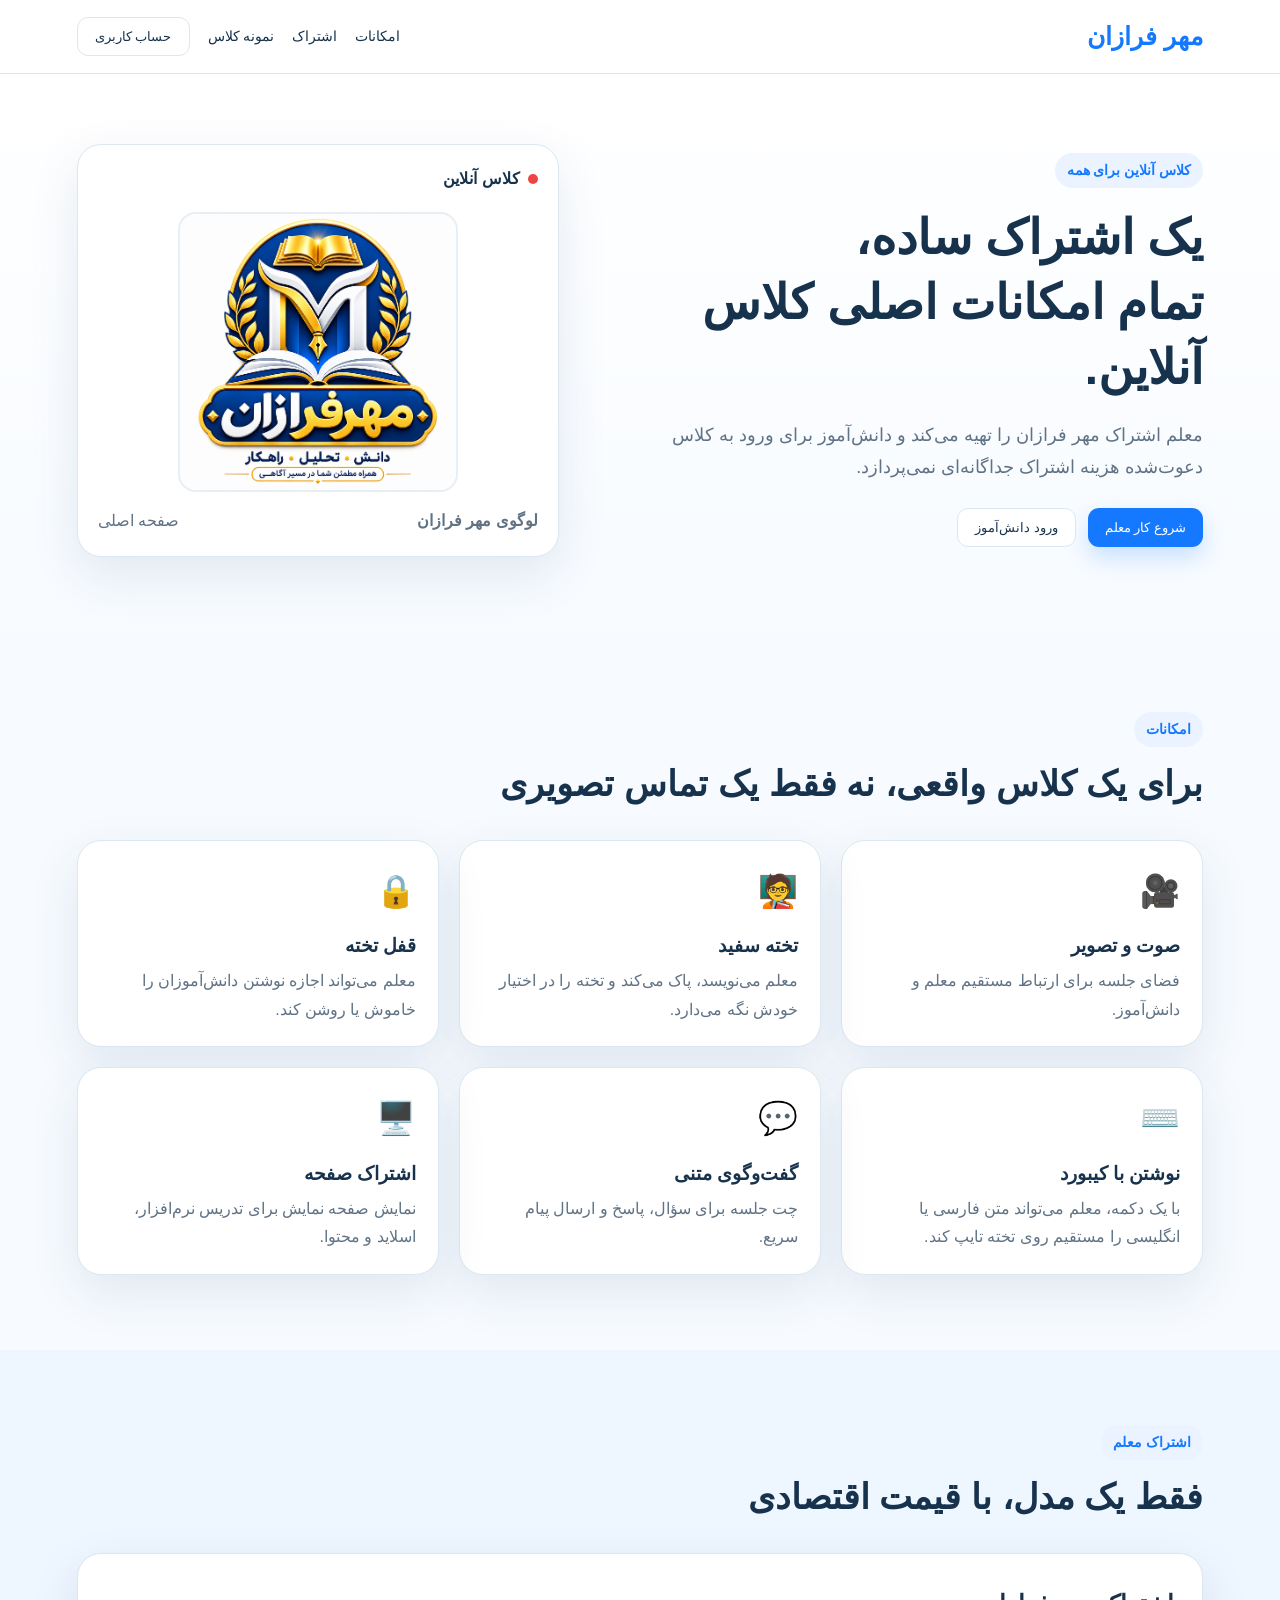
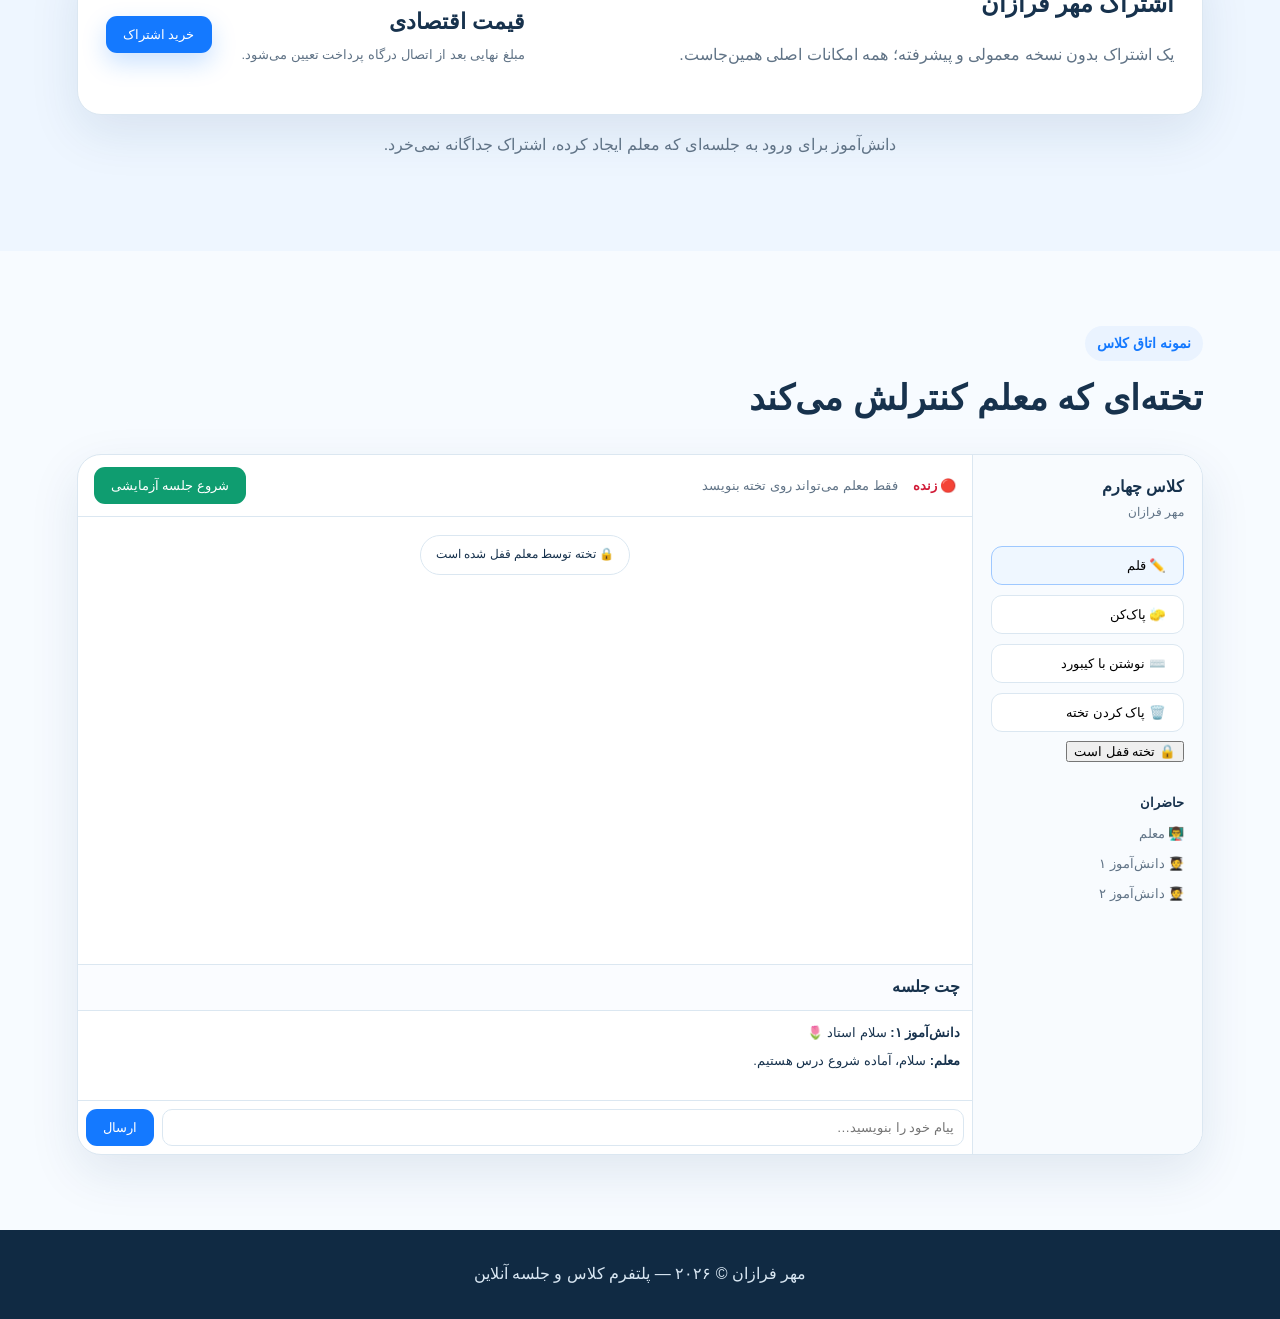
==== index.html @ fe867c3a "افزودن favicon مهر فرازان مشابه Araz Game" ====
<!doctype html>
<html lang="fa" dir="rtl">
<head>
  <meta charset="utf-8">
  <meta name="viewport" content="width=device-width, initial-scale=1">
  <title>مهر فرازان | کلاس و جلسه آنلاین</title>
  <meta name="description" content="مهر فرازان؛ یک پلتفرم ساده و اقتصادی برای کلاس و جلسه آنلاین معلمان.">
  <link rel="icon" type="image/png" href="images/mehr-farazan.png">
  <link rel="stylesheet" href="style.css">
</head>
<body>
  <header class="topbar">
    <a class="brand" href="#home">مهر فرازان</a>
    <nav>
      <a href="#features">امکانات</a>
      <a href="#pricing">اشتراک</a>
      <a href="#room">نمونه کلاس</a>
      <button id="profileBtn" class="outline">حساب کاربری</button>
    </nav>
  </header>
  <main>
    <section id="home" class="hero"><div class="hero-copy"><span class="eyebrow">کلاس آنلاین برای همه</span><h1>یک اشتراک ساده،<br>تمام امکانات اصلی کلاس آنلاین.</h1><p>معلم اشتراک مهر فرازان را تهیه می‌کند و دانش‌آموز برای ورود به کلاس دعوت‌شده هزینه اشتراک جداگانه‌ای نمی‌پردازد.</p><div class="hero-actions"><button id="startBtn" class="primary">شروع کار معلم</button><button id="studentBtn" class="secondary">ورود دانش‌آموز</button></div></div><div class="hero-card"><div class="live-dot"><span></span> کلاس آنلاین</div><div class="logo-square"><img src="images/mehr-farazan.png" alt="لوگوی مهر فرازان"></div><div class="hero-status"><b>لوگوی مهر فرازان</b><span>صفحه اصلی</span></div></div></section>
    <section id="features" class="section"><div class="section-heading"><span class="eyebrow">امکانات</span><h2>برای یک کلاس واقعی، نه فقط یک تماس تصویری</h2></div><div class="feature-grid"><article class="feature"><div class="icon">🎥</div><h3>صوت و تصویر</h3><p>فضای جلسه برای ارتباط مستقیم معلم و دانش‌آموز.</p></article><article class="feature"><div class="icon">🧑‍🏫</div><h3>تخته سفید</h3><p>معلم می‌نویسد، پاک می‌کند و تخته را در اختیار خودش نگه می‌دارد.</p></article><article class="feature"><div class="icon">🔒</div><h3>قفل تخته</h3><p>معلم می‌تواند اجازه نوشتن دانش‌آموزان را خاموش یا روشن کند.</p></article><article class="feature"><div class="icon">⌨️</div><h3>نوشتن با کیبورد</h3><p>با یک دکمه، معلم می‌تواند متن فارسی یا انگلیسی را مستقیم روی تخته تایپ کند.</p></article><article class="feature"><div class="icon">💬</div><h3>گفت‌وگوی متنی</h3><p>چت جلسه برای سؤال، پاسخ و ارسال پیام سریع.</p></article><article class="feature"><div class="icon">🖥️</div><h3>اشتراک صفحه</h3><p>نمایش صفحه نمایش برای تدریس نرم‌افزار، اسلاید و محتوا.</p></article></div></section>
    <section id="pricing" class="section pricing-section"><div class="section-heading"><span class="eyebrow">اشتراک معلم</span><h2>فقط یک مدل، با قیمت اقتصادی</h2></div><div class="price-card"><div><h3>اشتراک مهر فرازان</h3><p>یک اشتراک بدون نسخه معمولی و پیشرفته؛ همه امکانات اصلی همین‌جاست.</p></div><div class="price"><strong>قیمت اقتصادی</strong><span>مبلغ نهایی بعد از اتصال درگاه پرداخت تعیین می‌شود.</span></div><button id="buyBtn" class="primary">خرید اشتراک</button></div><p class="pricing-note">دانش‌آموز برای ورود به جلسه‌ای که معلم ایجاد کرده، اشتراک جداگانه نمی‌خرد.</p></section>
    <section id="room" class="section room-section"><div class="section-heading"><span class="eyebrow">نمونه اتاق کلاس</span><h2>تخته‌ای که معلم کنترلش می‌کند</h2></div><div class="room"><aside class="room-sidebar"><div class="room-title"><b>کلاس چهارم</b><span>مهر فرازان</span></div><button class="tool active" data-tool="pen">✏️ قلم</button><button class="tool" data-tool="eraser">🧽 پاک‌کن</button><button id="keyboardTool" class="tool">⌨️ نوشتن با کیبورد</button><button id="clearBoard" class="tool">🗑️ پاک کردن تخته</button><button id="lockBoard" class="lock locked">🔒 تخته قفل است</button><div class="participants"><b>حاضران</b><span>👨‍🏫 معلم</span><span>🧑‍🎓 دانش‌آموز ۱</span><span>🧑‍🎓 دانش‌آموز ۲</span></div></aside><div class="room-main"><div class="roombar"><span>🔴 زنده</span><span id="boardState">فقط معلم می‌تواند روی تخته بنویسد</span><button id="demoCall">شروع جلسه آزمایشی</button></div><div class="canvas-wrap"><canvas id="board" aria-label="تخته سفید مهر فرازان"></canvas><div id="lockOverlay">🔒 تخته توسط معلم قفل شده است</div><input id="boardTextInput" class="board-text-input hidden" type="text" autocomplete="off" dir="rtl" placeholder="اینجا بنویسید و Enter بزنید..."></div><div class="chat"><div class="chat-head">چت جلسه</div><div class="messages" id="messages"><div><b>دانش‌آموز ۱:</b> سلام استاد 🌷</div><div><b>معلم:</b> سلام، آماده شروع درس هستیم.</div></div><div class="chat-send"><input id="chatInput" placeholder="پیام خود را بنویسید…"><button id="sendChat">ارسال</button></div></div></div></div></section>
  </main>
  <footer>مهر فرازان © ۲۰۲۶ — پلتفرم کلاس و جلسه آنلاین</footer>
  <div id="modal" class="modal hidden" role="dialog" aria-modal="true"><div class="modal-card"><button id="closeModal" class="close">×</button><h3 id="modalTitle">حساب کاربری</h3><p id="modalText">برای نسخه اولیه، این بخش به‌صورت نمایشی آماده شده است. احراز هویت واقعی و اتصال پرداخت در مرحله بک‌اند انجام می‌شود.</p><label>نام<input id="nameInput" value="آراز فرهنگی"></label><label>ایمیل<input id="emailInput" value="" type="email" placeholder="ایمیل خود را وارد کنید"></label><button id="saveProfile" class="primary">ذخیره حساب</button></div></div>
  <script src="app.js"></script>
</body>
</html>
---- style.css ----
:root{--bg:#f7fbff;--card:#fff;--ink:#17324d;--muted:#607386;--primary:#1479ff;--primary-dark:#0b5dcc;--line:#dbe7f1;--shadow:0 18px 50px rgba(19,63,103,.10)}*{box-sizing:border-box}html{scroll-behavior:smooth}body{margin:0;font-family:Tahoma,Arial,sans-serif;background:var(--bg);color:var(--ink);line-height:1.8}.topbar{position:sticky;top:0;z-index:10;display:flex;align-items:center;justify-content:space-between;padding:14px 6%;background:rgba(255,255,255,.94);backdrop-filter:blur(12px);border-bottom:1px solid var(--line)}.brand{font-size:25px;font-weight:900;color:var(--primary);text-decoration:none}.topbar nav{display:flex;align-items:center;gap:18px}.topbar nav a{text-decoration:none;color:var(--ink);font-size:14px}.topbar button{font-family:inherit}.hero{padding:70px 6% 80px;display:grid;grid-template-columns:1.1fr .9fr;gap:55px;align-items:center;background:linear-gradient(180deg,#fff 0,#f7fbff 100%)}.eyebrow{display:inline-block;color:var(--primary);font-weight:800;font-size:14px;background:#eaf3ff;padding:5px 12px;border-radius:999px}.hero h1{font-size:48px;line-height:1.35;margin:18px 0 12px}.hero p{font-size:18px;color:var(--muted);max-width:680px}.hero-actions{display:flex;gap:12px;margin-top:25px}.primary,.secondary,.outline,.tool,.roombar button,.chat-send button{font-family:inherit;border:0;border-radius:11px;padding:11px 17px;cursor:pointer}.primary{background:var(--primary);color:#fff;box-shadow:0 10px 25px rgba(20,121,255,.22)}.primary:hover{background:var(--primary-dark)}.secondary,.outline{background:#fff;color:var(--ink);border:1px solid var(--line)}.hero-card,.feature,.price-card,.room,.modal-card{background:var(--card);border:1px solid var(--line);box-shadow:var(--shadow);border-radius:24px}.hero-card{padding:20px}.live-dot{display:flex;gap:8px;align-items:center;font-weight:800}.live-dot span{width:10px;height:10px;border-radius:50%;background:#ef4444}.logo-square{width:min(100%,280px);aspect-ratio:1/1;height:auto;min-height:0;margin:18px auto 0;border-radius:18px;background:#fff;border:2px solid #e7eef5;overflow:hidden;display:flex;align-items:center;justify-content:center;padding:0}.logo-square img{display:block;width:100%;height:100%;object-fit:contain}.logo-fallback{display:none;color:var(--primary);font-size:25px;font-weight:900}.mini-board{display:none}.math{font-size:38px;font-weight:900;text-align:center;margin-top:30px}.board-line{height:3px;background:#d9e8f3;margin:25px auto;width:70%}.board-scribble{text-align:center;font-size:56px;font-weight:900;color:var(--primary);transform:rotate(-5deg)}.hero-status{display:flex;justify-content:space-between;gap:15px;margin-top:15px;color:var(--muted)}.section{padding:75px 6%}.section-heading{max-width:720px;margin-bottom:30px}.section-heading h2{font-size:35px;line-height:1.45;margin:12px 0}.feature-grid{display:grid;grid-template-columns:repeat(3,1fr);gap:20px}.feature{padding:22px}.icon{font-size:32px}.feature h3{margin:9px 0 4px}.feature p{margin:0;color:var(--muted)}.pricing-section{background:#eef6ff}.price-card{display:grid;grid-template-columns:1fr auto auto;align-items:center;gap:30px;padding:28px}.price-card h3{margin:0 0 4px;font-size:24px}.price-card p,.pricing-note{color:var(--muted)}.price{display:flex;flex-direction:column;gap:2px;min-width:260px}.price strong{font-size:22px}.price span{font-size:13px;color:var(--muted)}.pricing-note{text-align:center;margin-top:16px}.room{display:grid;grid-template-columns:230px 1fr;overflow:hidden;min-height:620px}.room-sidebar{padding:18px;background:#f8fbfe;border-left:1px solid var(--line)}.room-title{display:flex;flex-direction:column;margin-bottom:18px}.room-title span{font-size:12px;color:var(--muted)}.tool{width:100%;text-align:right;background:#fff;border:1px solid var(--line);margin:5px 0}.tool.active{border-color:#9ec8ff;background:#eff7ff}.tool.locked{background:#e9f3ff;color:#0b5dcc;font-weight:800}.tool:disabled{opacity:.55;cursor:not-allowed}.participants{margin-top:25px;display:flex;flex-direction:column;gap:7px;color:var(--muted);font-size:13px}.participants b{color:var(--ink)}.room-main{display:grid;grid-template-rows:auto 1fr 190px;min-width:0}.roombar{display:flex;align-items:center;gap:15px;padding:12px 16px;border-bottom:1px solid var(--line);font-size:13px}.roombar span:first-child{font-weight:800;color:#d11b37}.roombar span:nth-child(2){color:var(--muted);flex:1}.roombar button{background:#0f9d70;color:#fff}.canvas-wrap{position:relative;background:#fff;min-height:380px;touch-action:none;overflow:hidden}.canvas-wrap canvas{width:100%;height:100%;display:block;touch-action:none;cursor:crosshair}.canvas-wrap canvas:active{cursor:crosshair}#lockOverlay{position:absolute;left:50%;top:18px;transform:translateX(-50%);background:rgba(255,255,255,.94);padding:8px 15px;border-radius:999px;border:1px solid var(--line);font-size:12px;z-index:2;pointer-events:none}.board-text-input{position:absolute;z-index:5;width:290px;min-height:46px;padding:10px 13px;border:2px solid var(--primary);border-radius:12px;background:#fff;color:#17324d;font-family:Tahoma,Arial,sans-serif;font-size:18px;font-weight:700;outline:none;box-shadow:0 8px 25px rgba(19,63,103,.18)}.board-text-input:focus{box-shadow:0 10px 28px rgba(20,121,255,.25)}.chat{border-top:1px solid var(--line);display:grid;grid-template-rows:auto 1fr auto}.chat-head{padding:8px 12px;font-weight:800;background:#fafcff;border-bottom:1px solid var(--line)}.messages{padding:10px 12px;overflow:auto;font-size:13px}.messages div{margin-bottom:5px}.chat-send{display:flex;gap:8px;padding:8px;border-top:1px solid var(--line)}.chat-send input{flex:1;border:1px solid var(--line);border-radius:10px;padding:9px;font-family:inherit}.chat-send button{background:var(--primary);color:#fff}.modal{position:fixed;inset:0;background:rgba(12,35,56,.46);display:grid;place-items:center;z-index:30;padding:20px}.hidden{display:none}.modal-card{position:relative;width:min(500px,100%);padding:28px}.close{position:absolute;left:18px;top:12px;background:none;border:0;font-size:28px;cursor:pointer}.modal-card label{display:block;margin:12px 0;font-size:13px}.modal-card input{display:block;width:100%;margin-top:6px;padding:11px;border:1px solid var(--line);border-radius:10px;font-family:inherit}.modal-card .primary{width:100%;margin-top:10px}footer{text-align:center;padding:30px;background:#102a43;color:#d9e7f3}@media(max-width:900px){.hero{grid-template-columns:1fr}.feature-grid{grid-template-columns:repeat(2,1fr)}.price-card{grid-template-columns:1fr}.room{grid-template-columns:1fr}.room-sidebar{border-left:0;border-bottom:1px solid var(--line)}.hero h1{font-size:38px}}@media(max-width:620px){.topbar nav a{display:none}.feature-grid{grid-template-columns:1fr}.hero{padding-top:45px}.hero-actions{flex-direction:column}.roombar{flex-wrap:wrap}.roombar span:nth-child(2){flex-basis:100%}.board-text-input{width:min(90%,290px);font-size:16px}.logo-square{width:min(100%,220px)}}
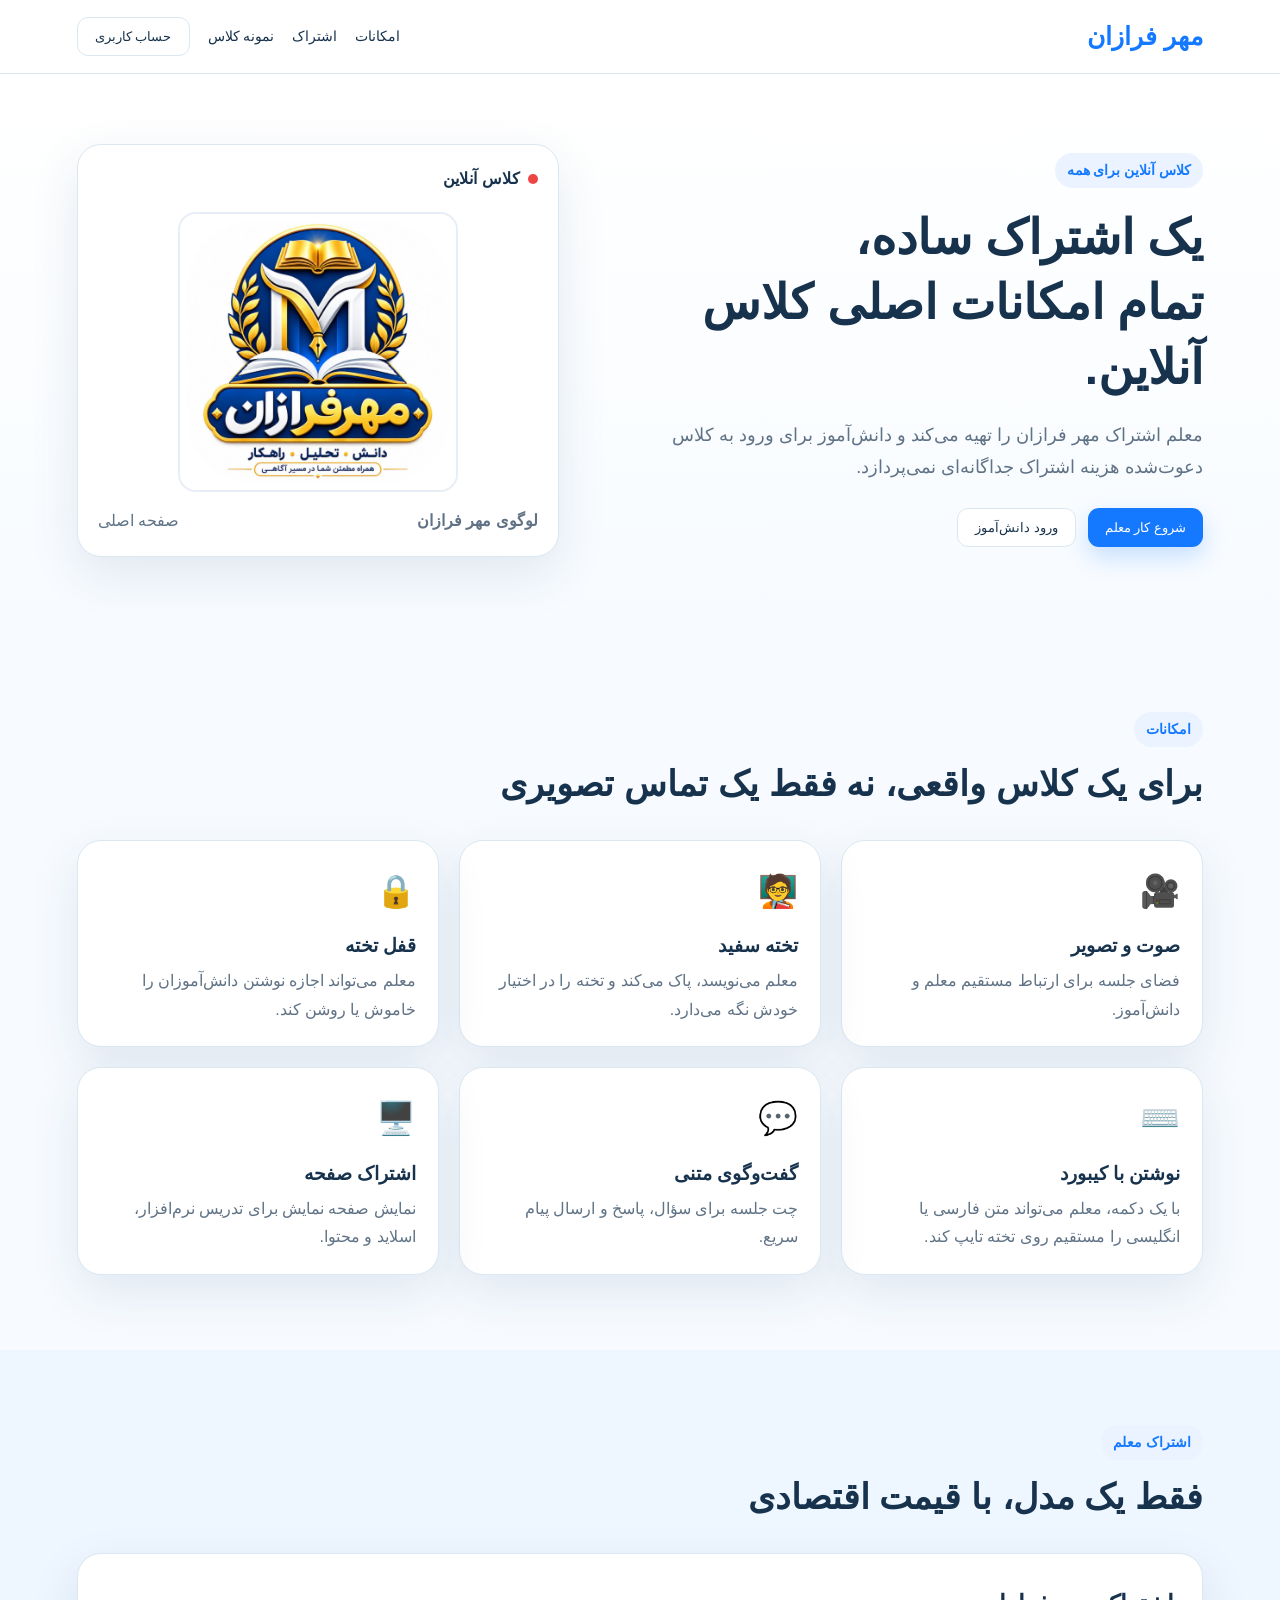
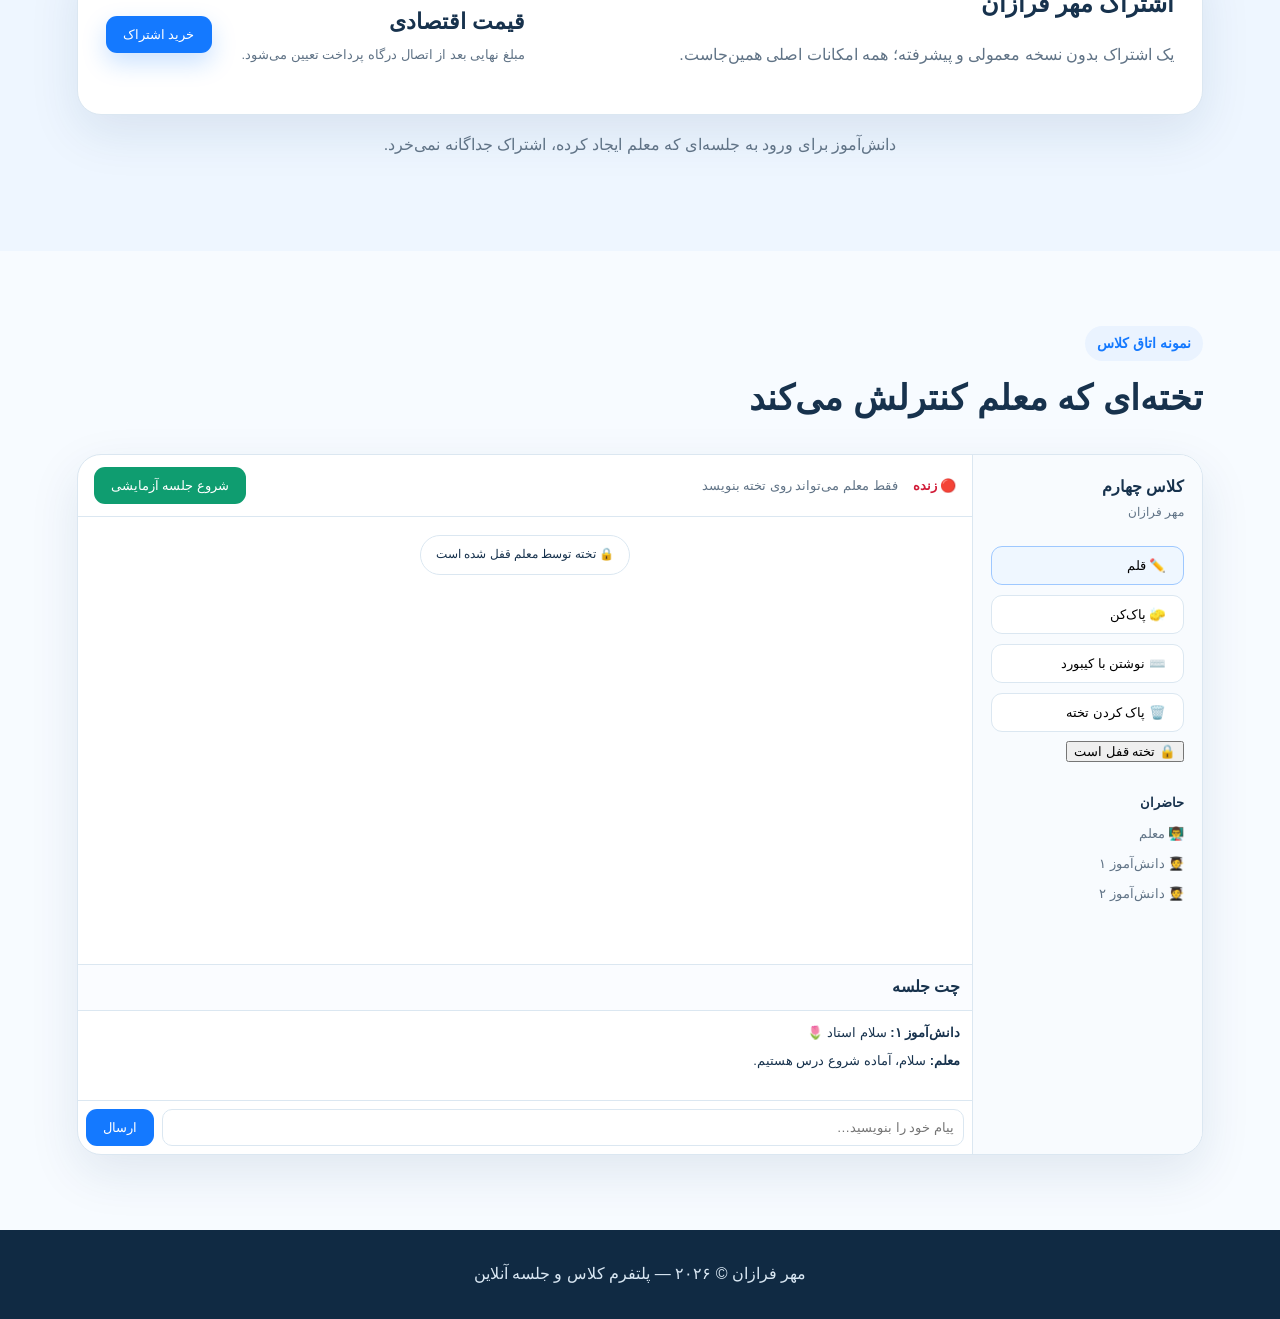
==== commit 8d749140: "اصلاح مسیر لوگو به فایل واقعی jpg موجود در images" ====
--- a/index.html
+++ b/index.html
@@ -5,7 +5,7 @@
   <meta name="viewport" content="width=device-width, initial-scale=1">
   <title>مهر فرازان | کلاس و جلسه آنلاین</title>
   <meta name="description" content="مهر فرازان؛ یک پلتفرم ساده و اقتصادی برای کلاس و جلسه آنلاین معلمان.">
-  <link rel="icon" type="image/png" href="images/mehr-farazan.png">
+  <link rel="icon" type="image/jpeg" href="images/mehr-farazan.jpg">
   <link rel="stylesheet" href="style.css">
 </head>
 <body>
@@ -19,7 +19,7 @@
     </nav>
   </header>
   <main>
-    <section id="home" class="hero"><div class="hero-copy"><span class="eyebrow">کلاس آنلاین برای همه</span><h1>یک اشتراک ساده،<br>تمام امکانات اصلی کلاس آنلاین.</h1><p>معلم اشتراک مهر فرازان را تهیه می‌کند و دانش‌آموز برای ورود به کلاس دعوت‌شده هزینه اشتراک جداگانه‌ای نمی‌پردازد.</p><div class="hero-actions"><button id="startBtn" class="primary">شروع کار معلم</button><button id="studentBtn" class="secondary">ورود دانش‌آموز</button></div></div><div class="hero-card"><div class="live-dot"><span></span> کلاس آنلاین</div><div class="logo-square"><img src="images/mehr-farazan.png" alt="لوگوی مهر فرازان"></div><div class="hero-status"><b>لوگوی مهر فرازان</b><span>صفحه اصلی</span></div></div></section>
+    <section id="home" class="hero"><div class="hero-copy"><span class="eyebrow">کلاس آنلاین برای همه</span><h1>یک اشتراک ساده،<br>تمام امکانات اصلی کلاس آنلاین.</h1><p>معلم اشتراک مهر فرازان را تهیه می‌کند و دانش‌آموز برای ورود به کلاس دعوت‌شده هزینه اشتراک جداگانه‌ای نمی‌پردازد.</p><div class="hero-actions"><button id="startBtn" class="primary">شروع کار معلم</button><button id="studentBtn" class="secondary">ورود دانش‌آموز</button></div></div><div class="hero-card"><div class="live-dot"><span></span> کلاس آنلاین</div><div class="logo-square"><img src="images/mehr-farazan.jpg" alt="لوگوی مهر فرازان"></div><div class="hero-status"><b>لوگوی مهر فرازان</b><span>صفحه اصلی</span></div></div></section>
     <section id="features" class="section"><div class="section-heading"><span class="eyebrow">امکانات</span><h2>برای یک کلاس واقعی، نه فقط یک تماس تصویری</h2></div><div class="feature-grid"><article class="feature"><div class="icon">🎥</div><h3>صوت و تصویر</h3><p>فضای جلسه برای ارتباط مستقیم معلم و دانش‌آموز.</p></article><article class="feature"><div class="icon">🧑‍🏫</div><h3>تخته سفید</h3><p>معلم می‌نویسد، پاک می‌کند و تخته را در اختیار خودش نگه می‌دارد.</p></article><article class="feature"><div class="icon">🔒</div><h3>قفل تخته</h3><p>معلم می‌تواند اجازه نوشتن دانش‌آموزان را خاموش یا روشن کند.</p></article><article class="feature"><div class="icon">⌨️</div><h3>نوشتن با کیبورد</h3><p>با یک دکمه، معلم می‌تواند متن فارسی یا انگلیسی را مستقیم روی تخته تایپ کند.</p></article><article class="feature"><div class="icon">💬</div><h3>گفت‌وگوی متنی</h3><p>چت جلسه برای سؤال، پاسخ و ارسال پیام سریع.</p></article><article class="feature"><div class="icon">🖥️</div><h3>اشتراک صفحه</h3><p>نمایش صفحه نمایش برای تدریس نرم‌افزار، اسلاید و محتوا.</p></article></div></section>
     <section id="pricing" class="section pricing-section"><div class="section-heading"><span class="eyebrow">اشتراک معلم</span><h2>فقط یک مدل، با قیمت اقتصادی</h2></div><div class="price-card"><div><h3>اشتراک مهر فرازان</h3><p>یک اشتراک بدون نسخه معمولی و پیشرفته؛ همه امکانات اصلی همین‌جاست.</p></div><div class="price"><strong>قیمت اقتصادی</strong><span>مبلغ نهایی بعد از اتصال درگاه پرداخت تعیین می‌شود.</span></div><button id="buyBtn" class="primary">خرید اشتراک</button></div><p class="pricing-note">دانش‌آموز برای ورود به جلسه‌ای که معلم ایجاد کرده، اشتراک جداگانه نمی‌خرد.</p></section>
     <section id="room" class="section room-section"><div class="section-heading"><span class="eyebrow">نمونه اتاق کلاس</span><h2>تخته‌ای که معلم کنترلش می‌کند</h2></div><div class="room"><aside class="room-sidebar"><div class="room-title"><b>کلاس چهارم</b><span>مهر فرازان</span></div><button class="tool active" data-tool="pen">✏️ قلم</button><button class="tool" data-tool="eraser">🧽 پاک‌کن</button><button id="keyboardTool" class="tool">⌨️ نوشتن با کیبورد</button><button id="clearBoard" class="tool">🗑️ پاک کردن تخته</button><button id="lockBoard" class="lock locked">🔒 تخته قفل است</button><div class="participants"><b>حاضران</b><span>👨‍🏫 معلم</span><span>🧑‍🎓 دانش‌آموز ۱</span><span>🧑‍🎓 دانش‌آموز ۲</span></div></aside><div class="room-main"><div class="roombar"><span>🔴 زنده</span><span id="boardState">فقط معلم می‌تواند روی تخته بنویسد</span><button id="demoCall">شروع جلسه آزمایشی</button></div><div class="canvas-wrap"><canvas id="board" aria-label="تخته سفید مهر فرازان"></canvas><div id="lockOverlay">🔒 تخته توسط معلم قفل شده است</div><input id="boardTextInput" class="board-text-input hidden" type="text" autocomplete="off" dir="rtl" placeholder="اینجا بنویسید و Enter بزنید..."></div><div class="chat"><div class="chat-head">چت جلسه</div><div class="messages" id="messages"><div><b>دانش‌آموز ۱:</b> سلام استاد 🌷</div><div><b>معلم:</b> سلام، آماده شروع درس هستیم.</div></div><div class="chat-send"><input id="chatInput" placeholder="پیام خود را بنویسید…"><button id="sendChat">ارسال</button></div></div></div></div></section>
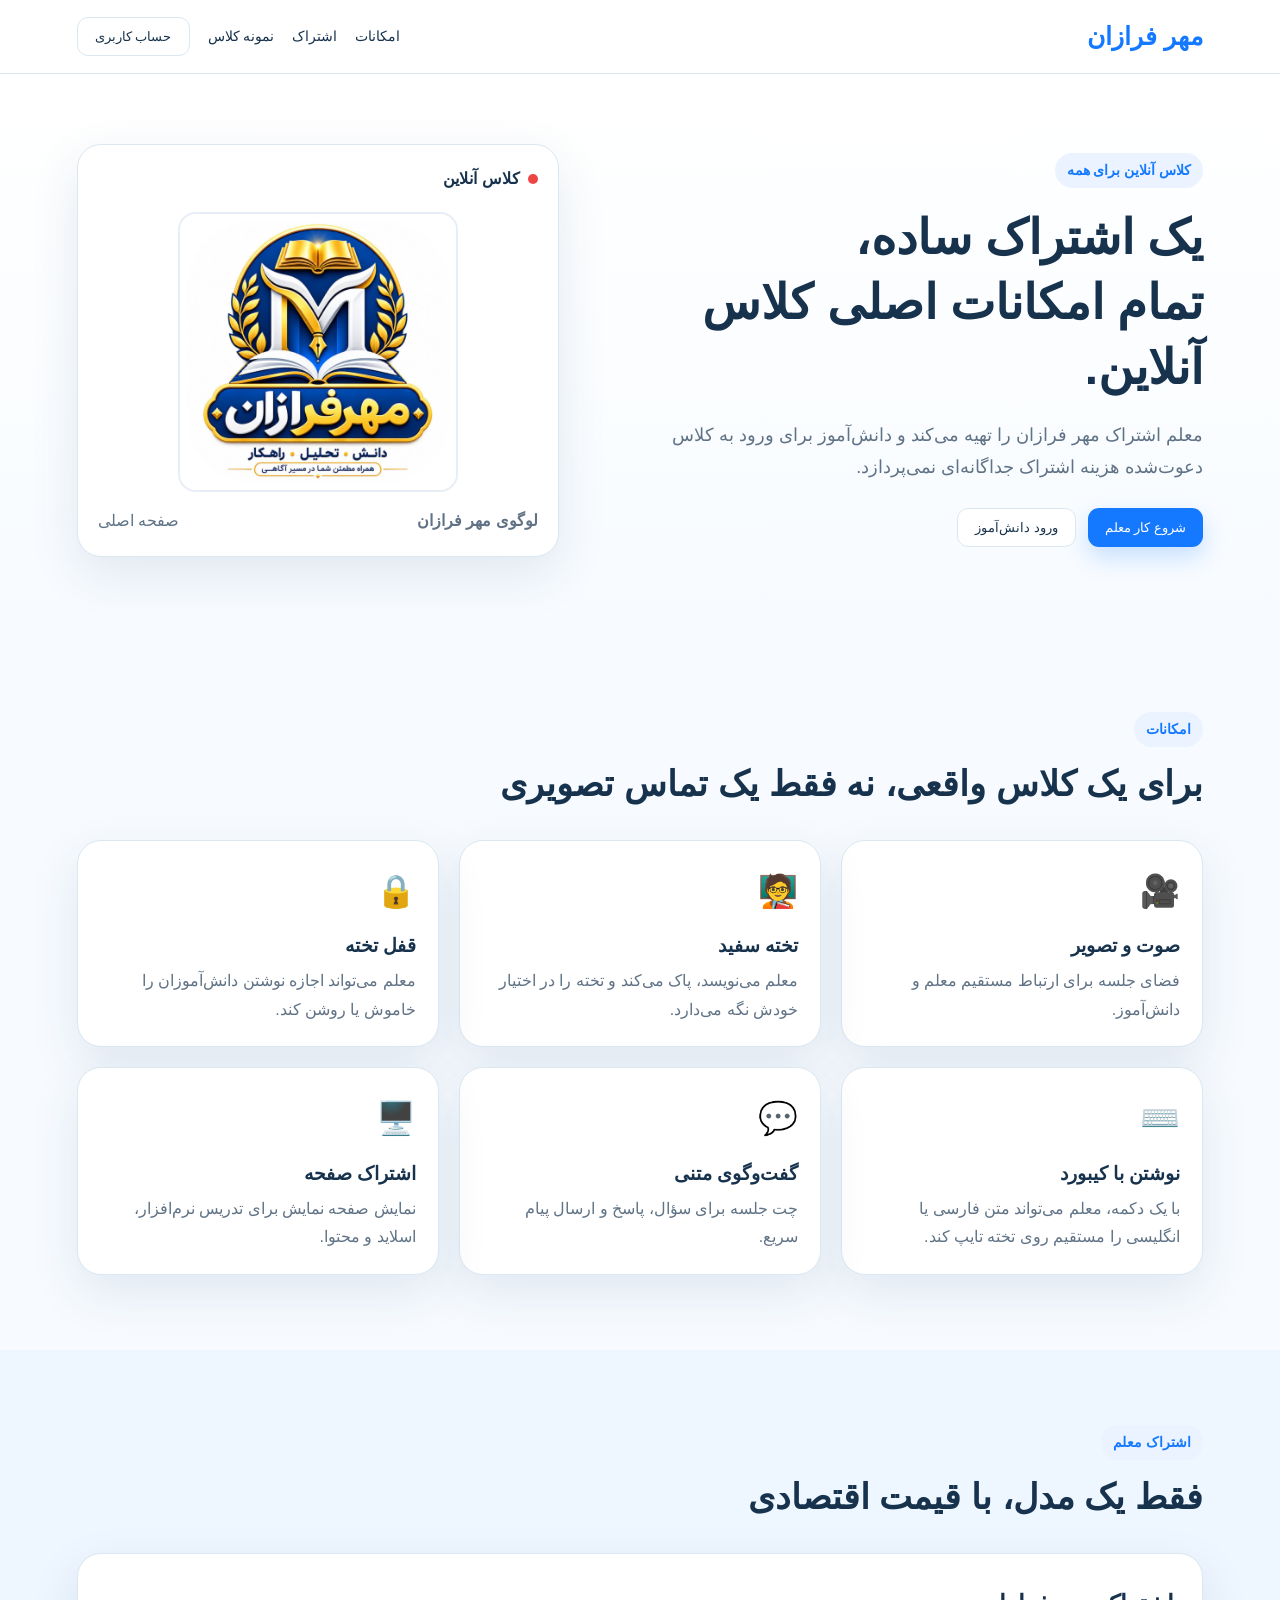
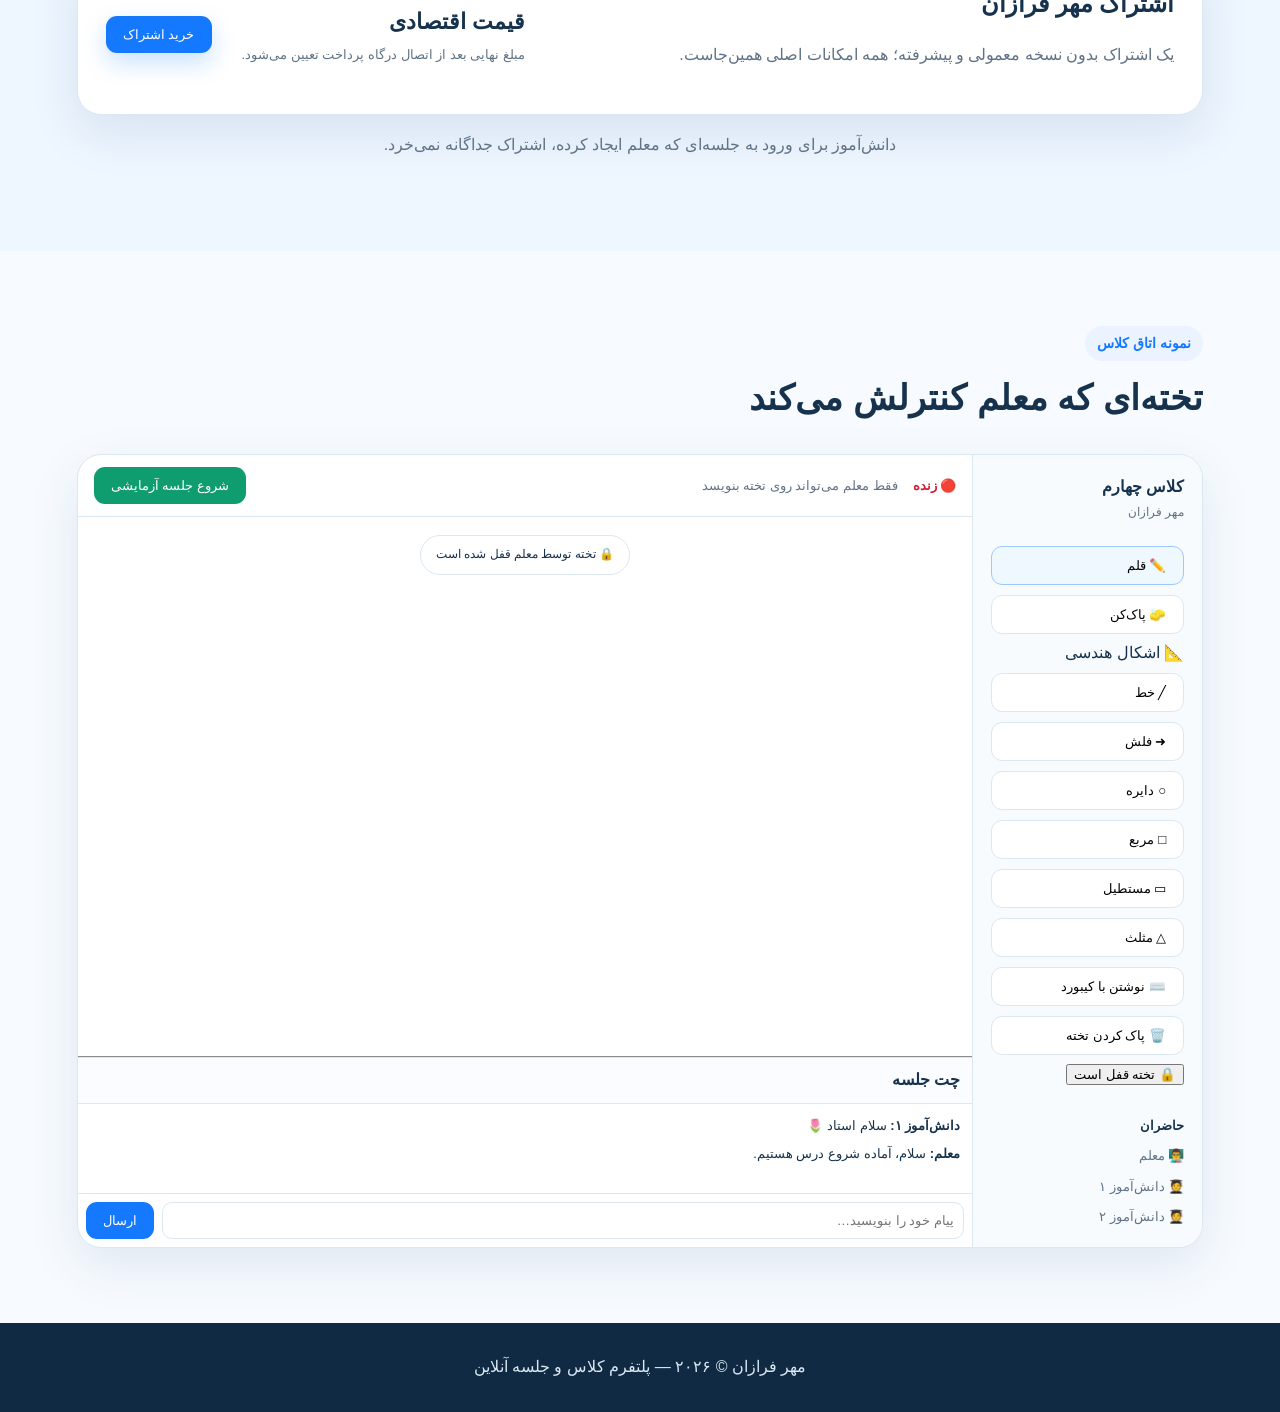
==== commit 2960f34a: "افزودن ابزار اشکال هندسی به تخته" ====
--- a/index.html
+++ b/index.html
@@ -22,7 +22,7 @@
     <section id="home" class="hero"><div class="hero-copy"><span class="eyebrow">کلاس آنلاین برای همه</span><h1>یک اشتراک ساده،<br>تمام امکانات اصلی کلاس آنلاین.</h1><p>معلم اشتراک مهر فرازان را تهیه می‌کند و دانش‌آموز برای ورود به کلاس دعوت‌شده هزینه اشتراک جداگانه‌ای نمی‌پردازد.</p><div class="hero-actions"><button id="startBtn" class="primary">شروع کار معلم</button><button id="studentBtn" class="secondary">ورود دانش‌آموز</button></div></div><div class="hero-card"><div class="live-dot"><span></span> کلاس آنلاین</div><div class="logo-square"><img src="images/mehr-farazan.jpg" alt="لوگوی مهر فرازان"></div><div class="hero-status"><b>لوگوی مهر فرازان</b><span>صفحه اصلی</span></div></div></section>
     <section id="features" class="section"><div class="section-heading"><span class="eyebrow">امکانات</span><h2>برای یک کلاس واقعی، نه فقط یک تماس تصویری</h2></div><div class="feature-grid"><article class="feature"><div class="icon">🎥</div><h3>صوت و تصویر</h3><p>فضای جلسه برای ارتباط مستقیم معلم و دانش‌آموز.</p></article><article class="feature"><div class="icon">🧑‍🏫</div><h3>تخته سفید</h3><p>معلم می‌نویسد، پاک می‌کند و تخته را در اختیار خودش نگه می‌دارد.</p></article><article class="feature"><div class="icon">🔒</div><h3>قفل تخته</h3><p>معلم می‌تواند اجازه نوشتن دانش‌آموزان را خاموش یا روشن کند.</p></article><article class="feature"><div class="icon">⌨️</div><h3>نوشتن با کیبورد</h3><p>با یک دکمه، معلم می‌تواند متن فارسی یا انگلیسی را مستقیم روی تخته تایپ کند.</p></article><article class="feature"><div class="icon">💬</div><h3>گفت‌وگوی متنی</h3><p>چت جلسه برای سؤال، پاسخ و ارسال پیام سریع.</p></article><article class="feature"><div class="icon">🖥️</div><h3>اشتراک صفحه</h3><p>نمایش صفحه نمایش برای تدریس نرم‌افزار، اسلاید و محتوا.</p></article></div></section>
     <section id="pricing" class="section pricing-section"><div class="section-heading"><span class="eyebrow">اشتراک معلم</span><h2>فقط یک مدل، با قیمت اقتصادی</h2></div><div class="price-card"><div><h3>اشتراک مهر فرازان</h3><p>یک اشتراک بدون نسخه معمولی و پیشرفته؛ همه امکانات اصلی همین‌جاست.</p></div><div class="price"><strong>قیمت اقتصادی</strong><span>مبلغ نهایی بعد از اتصال درگاه پرداخت تعیین می‌شود.</span></div><button id="buyBtn" class="primary">خرید اشتراک</button></div><p class="pricing-note">دانش‌آموز برای ورود به جلسه‌ای که معلم ایجاد کرده، اشتراک جداگانه نمی‌خرد.</p></section>
-    <section id="room" class="section room-section"><div class="section-heading"><span class="eyebrow">نمونه اتاق کلاس</span><h2>تخته‌ای که معلم کنترلش می‌کند</h2></div><div class="room"><aside class="room-sidebar"><div class="room-title"><b>کلاس چهارم</b><span>مهر فرازان</span></div><button class="tool active" data-tool="pen">✏️ قلم</button><button class="tool" data-tool="eraser">🧽 پاک‌کن</button><button id="keyboardTool" class="tool">⌨️ نوشتن با کیبورد</button><button id="clearBoard" class="tool">🗑️ پاک کردن تخته</button><button id="lockBoard" class="lock locked">🔒 تخته قفل است</button><div class="participants"><b>حاضران</b><span>👨‍🏫 معلم</span><span>🧑‍🎓 دانش‌آموز ۱</span><span>🧑‍🎓 دانش‌آموز ۲</span></div></aside><div class="room-main"><div class="roombar"><span>🔴 زنده</span><span id="boardState">فقط معلم می‌تواند روی تخته بنویسد</span><button id="demoCall">شروع جلسه آزمایشی</button></div><div class="canvas-wrap"><canvas id="board" aria-label="تخته سفید مهر فرازان"></canvas><div id="lockOverlay">🔒 تخته توسط معلم قفل شده است</div><input id="boardTextInput" class="board-text-input hidden" type="text" autocomplete="off" dir="rtl" placeholder="اینجا بنویسید و Enter بزنید..."></div><div class="chat"><div class="chat-head">چت جلسه</div><div class="messages" id="messages"><div><b>دانش‌آموز ۱:</b> سلام استاد 🌷</div><div><b>معلم:</b> سلام، آماده شروع درس هستیم.</div></div><div class="chat-send"><input id="chatInput" placeholder="پیام خود را بنویسید…"><button id="sendChat">ارسال</button></div></div></div></div></section>
+    <section id="room" class="section room-section"><div class="section-heading"><span class="eyebrow">نمونه اتاق کلاس</span><h2>تخته‌ای که معلم کنترلش می‌کند</h2></div><div class="room"><aside class="room-sidebar"><div class="room-title"><b>کلاس چهارم</b><span>مهر فرازان</span></div><button class="tool active" data-tool="pen">✏️ قلم</button><button class="tool" data-tool="eraser">🧽 پاک‌کن</button><div class="shape-title">📐 اشکال هندسی</div><div class="shape-grid"><button class="tool shape-tool" data-tool="line">╱ خط</button><button class="tool shape-tool" data-tool="arrow">➜ فلش</button><button class="tool shape-tool" data-tool="circle">○ دایره</button><button class="tool shape-tool" data-tool="square">□ مربع</button><button class="tool shape-tool" data-tool="rectangle">▭ مستطیل</button><button class="tool shape-tool" data-tool="triangle">△ مثلث</button></div><button id="keyboardTool" class="tool">⌨️ نوشتن با کیبورد</button><button id="clearBoard" class="tool">🗑️ پاک کردن تخته</button><button id="lockBoard" class="lock locked">🔒 تخته قفل است</button><div class="participants"><b>حاضران</b><span>👨‍🏫 معلم</span><span>🧑‍🎓 دانش‌آموز ۱</span><span>🧑‍🎓 دانش‌آموز ۲</span></div></aside><div class="room-main"><div class="roombar"><span>🔴 زنده</span><span id="boardState">فقط معلم می‌تواند روی تخته بنویسد</span><button id="demoCall">شروع جلسه آزمایشی</button></div><div class="canvas-wrap"><canvas id="board" aria-label="تخته سفید مهر فرازان"></canvas><div id="lockOverlay">🔒 تخته توسط معلم قفل شده است</div><input id="boardTextInput" class="board-text-input hidden" type="text" autocomplete="off" dir="rtl" placeholder="اینجا بنویسید و Enter بزنید..."></div><div class="chat"><div class="chat-head">چت جلسه</div><div class="messages" id="messages"><div><b>دانش‌آموز ۱:</b> سلام استاد 🌷</div><div><b>معلم:</b> سلام، آماده شروع درس هستیم.</div></div><div class="chat-send"><input id="chatInput" placeholder="پیام خود را بنویسید…"><button id="sendChat">ارسال</button></div></div></div></div></section>
   </main>
   <footer>مهر فرازان © ۲۰۲۶ — پلتفرم کلاس و جلسه آنلاین</footer>
   <div id="modal" class="modal hidden" role="dialog" aria-modal="true"><div class="modal-card"><button id="closeModal" class="close">×</button><h3 id="modalTitle">حساب کاربری</h3><p id="modalText">برای نسخه اولیه، این بخش به‌صورت نمایشی آماده شده است. احراز هویت واقعی و اتصال پرداخت در مرحله بک‌اند انجام می‌شود.</p><label>نام<input id="nameInput" value="آراز فرهنگی"></label><label>ایمیل<input id="emailInput" value="" type="email" placeholder="ایمیل خود را وارد کنید"></label><button id="saveProfile" class="primary">ذخیره حساب</button></div></div>
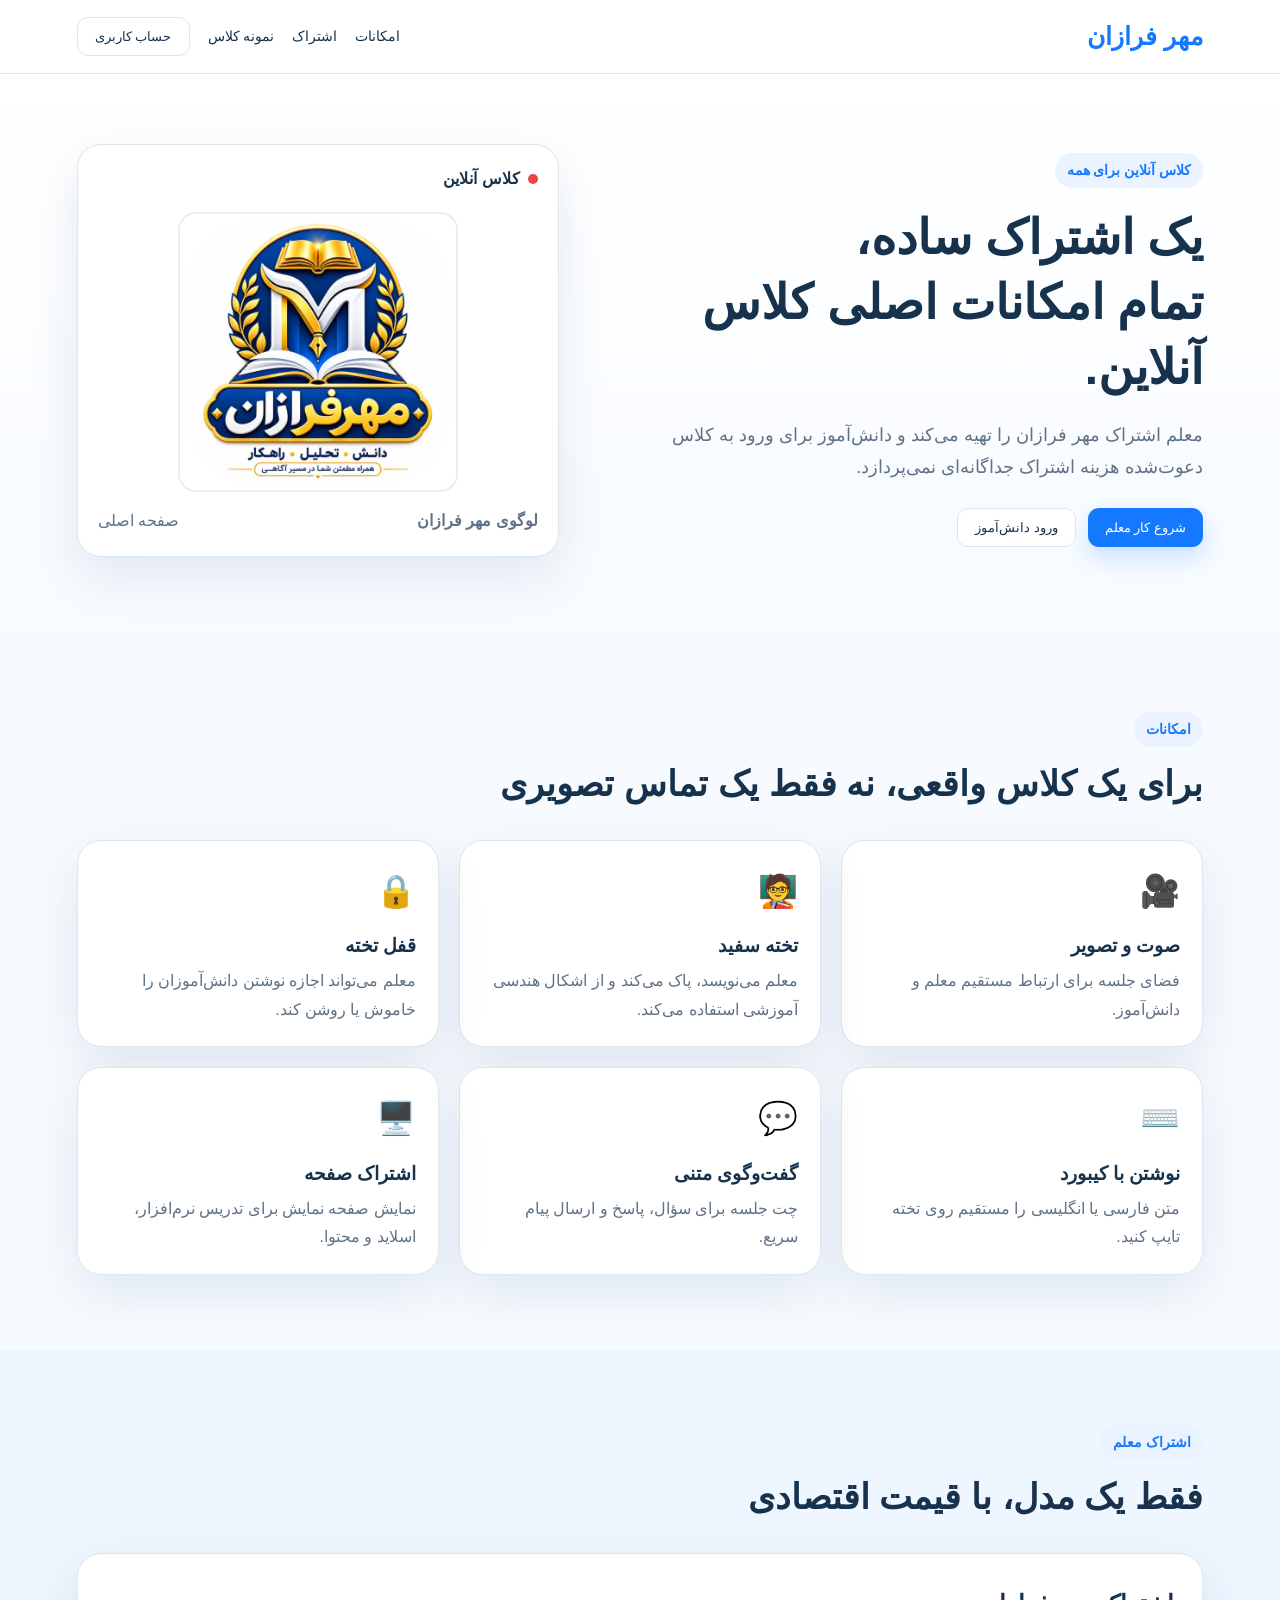
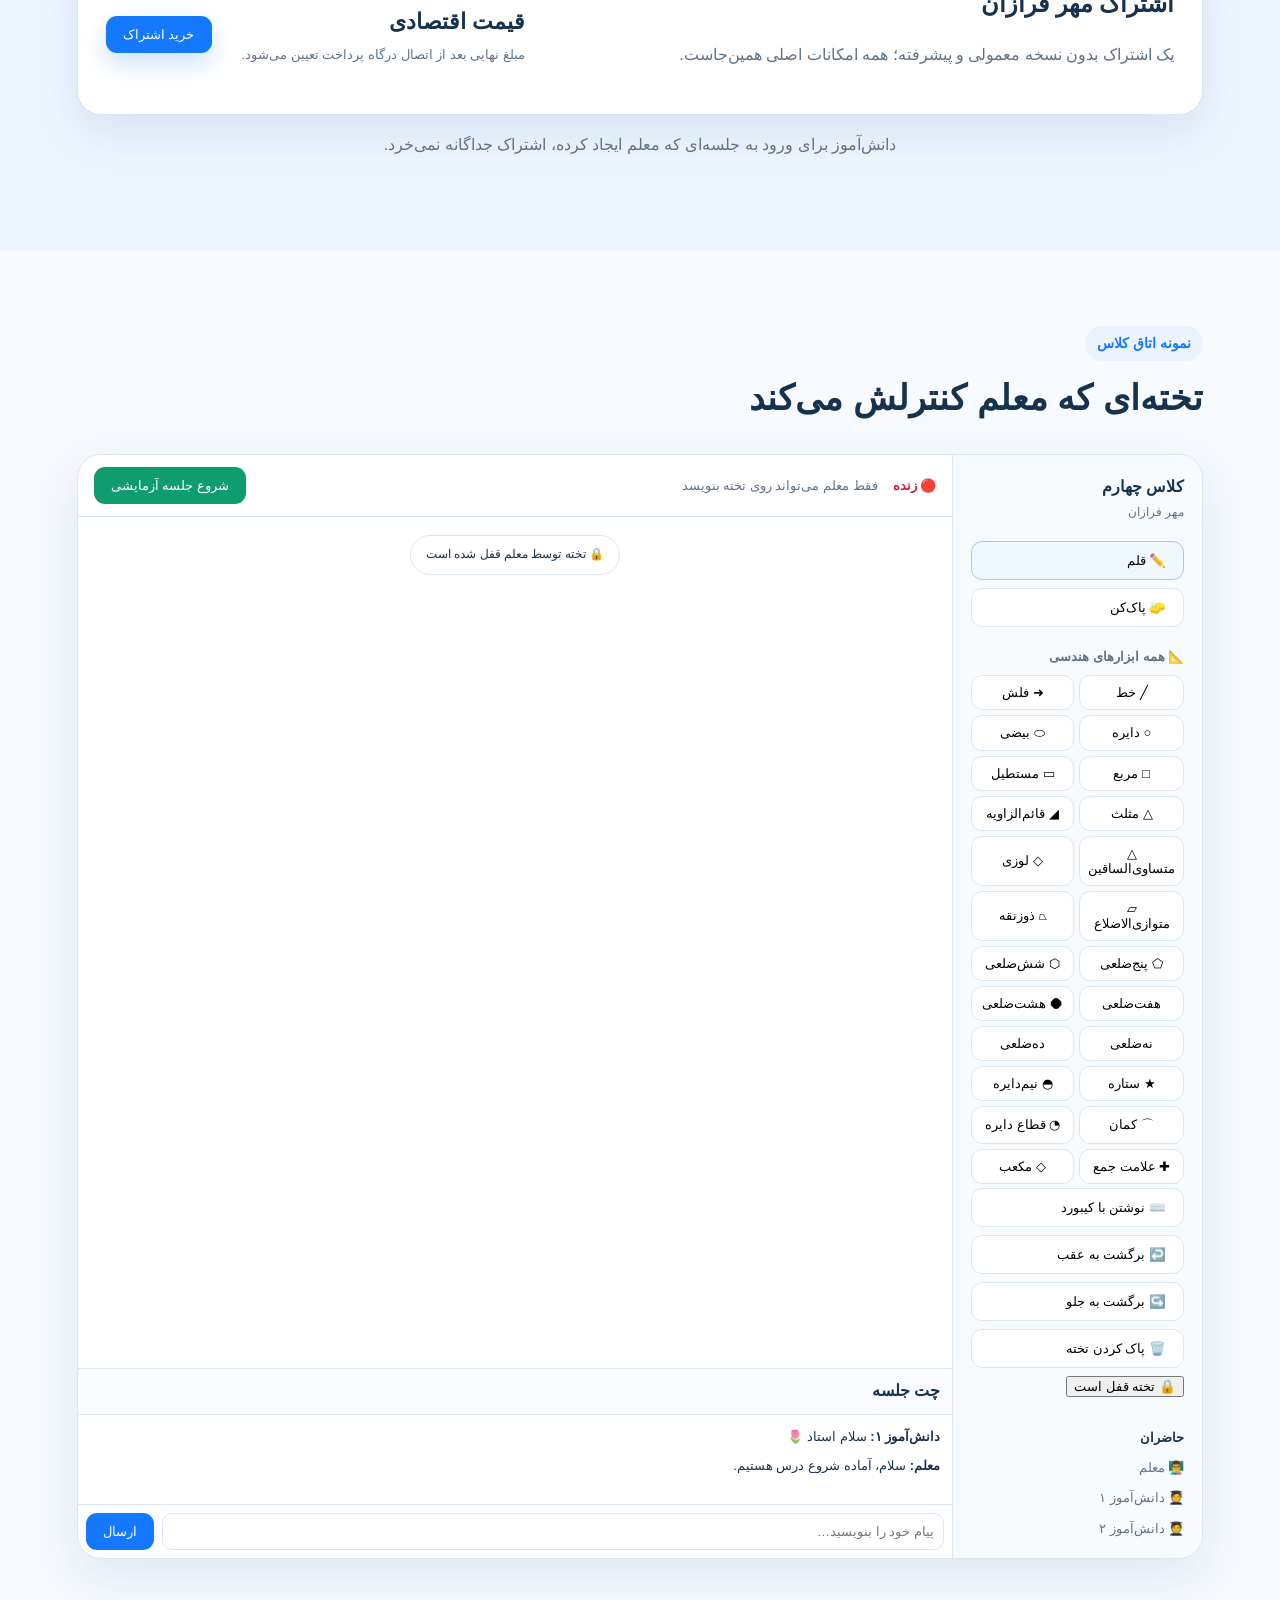
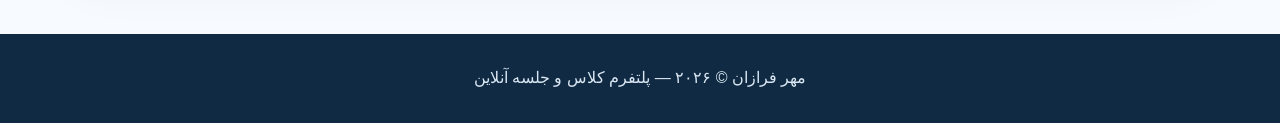
==== commit 858b942f: "افزودن مجموعه کامل ابزارهای هندسی و دکمه‌های برگشت به عقب و جلو" ====
--- a/index.html
+++ b/index.html
@@ -1,31 +1,26 @@
 <!doctype html>
 <html lang="fa" dir="rtl">
 <head>
-  <meta charset="utf-8">
-  <meta name="viewport" content="width=device-width, initial-scale=1">
+  <meta charset="utf-8"><meta name="viewport" content="width=device-width, initial-scale=1">
   <title>مهر فرازان | کلاس و جلسه آنلاین</title>
   <meta name="description" content="مهر فرازان؛ یک پلتفرم ساده و اقتصادی برای کلاس و جلسه آنلاین معلمان.">
-  <link rel="icon" type="image/jpeg" href="images/mehr-farazan.jpg">
-  <link rel="stylesheet" href="style.css">
+  <link rel="icon" type="image/jpeg" href="images/mehr-farazan.jpg"><link rel="stylesheet" href="style.css">
 </head>
 <body>
-  <header class="topbar">
-    <a class="brand" href="#home">مهر فرازان</a>
-    <nav>
-      <a href="#features">امکانات</a>
-      <a href="#pricing">اشتراک</a>
-      <a href="#room">نمونه کلاس</a>
-      <button id="profileBtn" class="outline">حساب کاربری</button>
-    </nav>
-  </header>
-  <main>
-    <section id="home" class="hero"><div class="hero-copy"><span class="eyebrow">کلاس آنلاین برای همه</span><h1>یک اشتراک ساده،<br>تمام امکانات اصلی کلاس آنلاین.</h1><p>معلم اشتراک مهر فرازان را تهیه می‌کند و دانش‌آموز برای ورود به کلاس دعوت‌شده هزینه اشتراک جداگانه‌ای نمی‌پردازد.</p><div class="hero-actions"><button id="startBtn" class="primary">شروع کار معلم</button><button id="studentBtn" class="secondary">ورود دانش‌آموز</button></div></div><div class="hero-card"><div class="live-dot"><span></span> کلاس آنلاین</div><div class="logo-square"><img src="images/mehr-farazan.jpg" alt="لوگوی مهر فرازان"></div><div class="hero-status"><b>لوگوی مهر فرازان</b><span>صفحه اصلی</span></div></div></section>
-    <section id="features" class="section"><div class="section-heading"><span class="eyebrow">امکانات</span><h2>برای یک کلاس واقعی، نه فقط یک تماس تصویری</h2></div><div class="feature-grid"><article class="feature"><div class="icon">🎥</div><h3>صوت و تصویر</h3><p>فضای جلسه برای ارتباط مستقیم معلم و دانش‌آموز.</p></article><article class="feature"><div class="icon">🧑‍🏫</div><h3>تخته سفید</h3><p>معلم می‌نویسد، پاک می‌کند و تخته را در اختیار خودش نگه می‌دارد.</p></article><article class="feature"><div class="icon">🔒</div><h3>قفل تخته</h3><p>معلم می‌تواند اجازه نوشتن دانش‌آموزان را خاموش یا روشن کند.</p></article><article class="feature"><div class="icon">⌨️</div><h3>نوشتن با کیبورد</h3><p>با یک دکمه، معلم می‌تواند متن فارسی یا انگلیسی را مستقیم روی تخته تایپ کند.</p></article><article class="feature"><div class="icon">💬</div><h3>گفت‌وگوی متنی</h3><p>چت جلسه برای سؤال، پاسخ و ارسال پیام سریع.</p></article><article class="feature"><div class="icon">🖥️</div><h3>اشتراک صفحه</h3><p>نمایش صفحه نمایش برای تدریس نرم‌افزار، اسلاید و محتوا.</p></article></div></section>
-    <section id="pricing" class="section pricing-section"><div class="section-heading"><span class="eyebrow">اشتراک معلم</span><h2>فقط یک مدل، با قیمت اقتصادی</h2></div><div class="price-card"><div><h3>اشتراک مهر فرازان</h3><p>یک اشتراک بدون نسخه معمولی و پیشرفته؛ همه امکانات اصلی همین‌جاست.</p></div><div class="price"><strong>قیمت اقتصادی</strong><span>مبلغ نهایی بعد از اتصال درگاه پرداخت تعیین می‌شود.</span></div><button id="buyBtn" class="primary">خرید اشتراک</button></div><p class="pricing-note">دانش‌آموز برای ورود به جلسه‌ای که معلم ایجاد کرده، اشتراک جداگانه نمی‌خرد.</p></section>
-    <section id="room" class="section room-section"><div class="section-heading"><span class="eyebrow">نمونه اتاق کلاس</span><h2>تخته‌ای که معلم کنترلش می‌کند</h2></div><div class="room"><aside class="room-sidebar"><div class="room-title"><b>کلاس چهارم</b><span>مهر فرازان</span></div><button class="tool active" data-tool="pen">✏️ قلم</button><button class="tool" data-tool="eraser">🧽 پاک‌کن</button><div class="shape-title">📐 اشکال هندسی</div><div class="shape-grid"><button class="tool shape-tool" data-tool="line">╱ خط</button><button class="tool shape-tool" data-tool="arrow">➜ فلش</button><button class="tool shape-tool" data-tool="circle">○ دایره</button><button class="tool shape-tool" data-tool="square">□ مربع</button><button class="tool shape-tool" data-tool="rectangle">▭ مستطیل</button><button class="tool shape-tool" data-tool="triangle">△ مثلث</button></div><button id="keyboardTool" class="tool">⌨️ نوشتن با کیبورد</button><button id="clearBoard" class="tool">🗑️ پاک کردن تخته</button><button id="lockBoard" class="lock locked">🔒 تخته قفل است</button><div class="participants"><b>حاضران</b><span>👨‍🏫 معلم</span><span>🧑‍🎓 دانش‌آموز ۱</span><span>🧑‍🎓 دانش‌آموز ۲</span></div></aside><div class="room-main"><div class="roombar"><span>🔴 زنده</span><span id="boardState">فقط معلم می‌تواند روی تخته بنویسد</span><button id="demoCall">شروع جلسه آزمایشی</button></div><div class="canvas-wrap"><canvas id="board" aria-label="تخته سفید مهر فرازان"></canvas><div id="lockOverlay">🔒 تخته توسط معلم قفل شده است</div><input id="boardTextInput" class="board-text-input hidden" type="text" autocomplete="off" dir="rtl" placeholder="اینجا بنویسید و Enter بزنید..."></div><div class="chat"><div class="chat-head">چت جلسه</div><div class="messages" id="messages"><div><b>دانش‌آموز ۱:</b> سلام استاد 🌷</div><div><b>معلم:</b> سلام، آماده شروع درس هستیم.</div></div><div class="chat-send"><input id="chatInput" placeholder="پیام خود را بنویسید…"><button id="sendChat">ارسال</button></div></div></div></div></section>
-  </main>
-  <footer>مهر فرازان © ۲۰۲۶ — پلتفرم کلاس و جلسه آنلاین</footer>
-  <div id="modal" class="modal hidden" role="dialog" aria-modal="true"><div class="modal-card"><button id="closeModal" class="close">×</button><h3 id="modalTitle">حساب کاربری</h3><p id="modalText">برای نسخه اولیه، این بخش به‌صورت نمایشی آماده شده است. احراز هویت واقعی و اتصال پرداخت در مرحله بک‌اند انجام می‌شود.</p><label>نام<input id="nameInput" value="آراز فرهنگی"></label><label>ایمیل<input id="emailInput" value="" type="email" placeholder="ایمیل خود را وارد کنید"></label><button id="saveProfile" class="primary">ذخیره حساب</button></div></div>
-  <script src="app.js"></script>
-</body>
-</html>
+<header class="topbar"><a class="brand" href="#home">مهر فرازان</a><nav><a href="#features">امکانات</a><a href="#pricing">اشتراک</a><a href="#room">نمونه کلاس</a><button id="profileBtn" class="outline">حساب کاربری</button></nav></header>
+<main>
+<section id="home" class="hero"><div class="hero-copy"><span class="eyebrow">کلاس آنلاین برای همه</span><h1>یک اشتراک ساده،<br>تمام امکانات اصلی کلاس آنلاین.</h1><p>معلم اشتراک مهر فرازان را تهیه می‌کند و دانش‌آموز برای ورود به کلاس دعوت‌شده هزینه اشتراک جداگانه‌ای نمی‌پردازد.</p><div class="hero-actions"><button id="startBtn" class="primary">شروع کار معلم</button><button id="studentBtn" class="secondary">ورود دانش‌آموز</button></div></div><div class="hero-card"><div class="live-dot"><span></span> کلاس آنلاین</div><div class="logo-square"><img src="images/mehr-farazan.jpg" alt="لوگوی مهر فرازان"></div><div class="hero-status"><b>لوگوی مهر فرازان</b><span>صفحه اصلی</span></div></div></section>
+<section id="features" class="section"><div class="section-heading"><span class="eyebrow">امکانات</span><h2>برای یک کلاس واقعی، نه فقط یک تماس تصویری</h2></div><div class="feature-grid"><article class="feature"><div class="icon">🎥</div><h3>صوت و تصویر</h3><p>فضای جلسه برای ارتباط مستقیم معلم و دانش‌آموز.</p></article><article class="feature"><div class="icon">🧑‍🏫</div><h3>تخته سفید</h3><p>معلم می‌نویسد، پاک می‌کند و از اشکال هندسی آموزشی استفاده می‌کند.</p></article><article class="feature"><div class="icon">🔒</div><h3>قفل تخته</h3><p>معلم می‌تواند اجازه نوشتن دانش‌آموزان را خاموش یا روشن کند.</p></article><article class="feature"><div class="icon">⌨️</div><h3>نوشتن با کیبورد</h3><p>متن فارسی یا انگلیسی را مستقیم روی تخته تایپ کنید.</p></article><article class="feature"><div class="icon">💬</div><h3>گفت‌وگوی متنی</h3><p>چت جلسه برای سؤال، پاسخ و ارسال پیام سریع.</p></article><article class="feature"><div class="icon">🖥️</div><h3>اشتراک صفحه</h3><p>نمایش صفحه نمایش برای تدریس نرم‌افزار، اسلاید و محتوا.</p></article></div></section>
+<section id="pricing" class="section pricing-section"><div class="section-heading"><span class="eyebrow">اشتراک معلم</span><h2>فقط یک مدل، با قیمت اقتصادی</h2></div><div class="price-card"><div><h3>اشتراک مهر فرازان</h3><p>یک اشتراک بدون نسخه معمولی و پیشرفته؛ همه امکانات اصلی همین‌جاست.</p></div><div class="price"><strong>قیمت اقتصادی</strong><span>مبلغ نهایی بعد از اتصال درگاه پرداخت تعیین می‌شود.</span></div><button id="buyBtn" class="primary">خرید اشتراک</button></div><p class="pricing-note">دانش‌آموز برای ورود به جلسه‌ای که معلم ایجاد کرده، اشتراک جداگانه نمی‌خرد.</p></section>
+<section id="room" class="section room-section"><div class="section-heading"><span class="eyebrow">نمونه اتاق کلاس</span><h2>تخته‌ای که معلم کنترلش می‌کند</h2></div>
+<div class="room"><aside class="room-sidebar"><div class="room-title"><b>کلاس چهارم</b><span>مهر فرازان</span></div>
+<button class="tool active" data-tool="pen">✏️ قلم</button><button class="tool" data-tool="eraser">🧽 پاک‌کن</button>
+<div class="shape-title">📐 همه ابزارهای هندسی</div><div class="shape-grid">
+<button class="tool shape-tool" data-tool="line">╱ خط</button><button class="tool shape-tool" data-tool="arrow">➜ فلش</button><button class="tool shape-tool" data-tool="circle">○ دایره</button><button class="tool shape-tool" data-tool="ellipse">⬭ بیضی</button><button class="tool shape-tool" data-tool="square">□ مربع</button><button class="tool shape-tool" data-tool="rectangle">▭ مستطیل</button><button class="tool shape-tool" data-tool="triangle">△ مثلث</button><button class="tool shape-tool" data-tool="rightTriangle">◢ قائم‌الزاویه</button><button class="tool shape-tool" data-tool="isoscelesTriangle">△ متساوی‌الساقین</button><button class="tool shape-tool" data-tool="diamond">◇ لوزی</button><button class="tool shape-tool" data-tool="parallelogram">▱ متوازی‌الاضلاع</button><button class="tool shape-tool" data-tool="trapezoid">⏢ ذوزنقه</button><button class="tool shape-tool" data-tool="pentagon">⬠ پنج‌ضلعی</button><button class="tool shape-tool" data-tool="hexagon">⬡ شش‌ضلعی</button><button class="tool shape-tool" data-tool="heptagon">هفت‌ضلعی</button><button class="tool shape-tool" data-tool="octagon">⯃ هشت‌ضلعی</button><button class="tool shape-tool" data-tool="nonagon">نه‌ضلعی</button><button class="tool shape-tool" data-tool="decagon">ده‌ضلعی</button><button class="tool shape-tool" data-tool="star">★ ستاره</button><button class="tool shape-tool" data-tool="semicircle">◓ نیم‌دایره</button><button class="tool shape-tool" data-tool="arc">⌒ کمان</button><button class="tool shape-tool" data-tool="sector">◔ قطاع دایره</button><button class="tool shape-tool" data-tool="cross">✚ علامت جمع</button><button class="tool shape-tool" data-tool="cube">◇ مکعب</button>
+</div>
+<button id="keyboardTool" class="tool">⌨️ نوشتن با کیبورد</button><div class="history-grid"><button id="undoBoard" class="tool">↩️ برگشت به عقب</button><button id="redoBoard" class="tool">↪️ برگشت به جلو</button></div><button id="clearBoard" class="tool">🗑️ پاک کردن تخته</button><button id="lockBoard" class="lock locked">🔒 تخته قفل است</button>
+<div class="participants"><b>حاضران</b><span>👨‍🏫 معلم</span><span>🧑‍🎓 دانش‌آموز ۱</span><span>🧑‍🎓 دانش‌آموز ۲</span></div></aside>
+<div class="room-main"><div class="roombar"><span>🔴 زنده</span><span id="boardState">فقط معلم می‌تواند روی تخته بنویسد</span><button id="demoCall">شروع جلسه آزمایشی</button></div><div class="canvas-wrap"><canvas id="board" aria-label="تخته سفید مهر فرازان"></canvas><div id="lockOverlay">🔒 تخته توسط معلم قفل شده است</div><input id="boardTextInput" class="board-text-input hidden" type="text" autocomplete="off" dir="rtl" placeholder="اینجا بنویسید و Enter بزنید..."></div><div class="chat"><div class="chat-head">چت جلسه</div><div class="messages" id="messages"><div><b>دانش‌آموز ۱:</b> سلام استاد 🌷</div><div><b>معلم:</b> سلام، آماده شروع درس هستیم.</div></div><div class="chat-send"><input id="chatInput" placeholder="پیام خود را بنویسید…"><button id="sendChat">ارسال</button></div></div></div></div></section>
+</main><footer>مهر فرازان © ۲۰۲۶ — پلتفرم کلاس و جلسه آنلاین</footer>
+<div id="modal" class="modal hidden" role="dialog" aria-modal="true"><div class="modal-card"><button id="closeModal" class="close">×</button><h3 id="modalTitle">حساب کاربری</h3><p id="modalText">برای نسخه اولیه، این بخش به‌صورت نمایشی آماده شده است. احراز هویت واقعی و اتصال پرداخت در مرحله بک‌اند انجام می‌شود.</p><label>نام<input id="nameInput" value="آراز فرهنگی"></label><label>ایمیل<input id="emailInput" value="" type="email" placeholder="ایمیل خود را وارد کنید"></label><button id="saveProfile" class="primary">ذخیره حساب</button></div></div>
+<script src="app.js"></script></body></html>
--- a/style.css
+++ b/style.css
@@ -1 +1 @@
-:root{--bg:#f7fbff;--card:#fff;--ink:#17324d;--muted:#607386;--primary:#1479ff;--primary-dark:#0b5dcc;--line:#dbe7f1;--shadow:0 18px 50px rgba(19,63,103,.10)}*{box-sizing:border-box}html{scroll-behavior:smooth}body{margin:0;font-family:Tahoma,Arial,sans-serif;background:var(--bg);color:var(--ink);line-height:1.8}.topbar{position:sticky;top:0;z-index:10;display:flex;align-items:center;justify-content:space-between;padding:14px 6%;background:rgba(255,255,255,.94);backdrop-filter:blur(12px);border-bottom:1px solid var(--line)}.brand{font-size:25px;font-weight:900;color:var(--primary);text-decoration:none}.topbar nav{display:flex;align-items:center;gap:18px}.topbar nav a{text-decoration:none;color:var(--ink);font-size:14px}.topbar button{font-family:inherit}.hero{padding:70px 6% 80px;display:grid;grid-template-columns:1.1fr .9fr;gap:55px;align-items:center;background:linear-gradient(180deg,#fff 0,#f7fbff 100%)}.eyebrow{display:inline-block;color:var(--primary);font-weight:800;font-size:14px;background:#eaf3ff;padding:5px 12px;border-radius:999px}.hero h1{font-size:48px;line-height:1.35;margin:18px 0 12px}.hero p{font-size:18px;color:var(--muted);max-width:680px}.hero-actions{display:flex;gap:12px;margin-top:25px}.primary,.secondary,.outline,.tool,.roombar button,.chat-send button{font-family:inherit;border:0;border-radius:11px;padding:11px 17px;cursor:pointer}.primary{background:var(--primary);color:#fff;box-shadow:0 10px 25px rgba(20,121,255,.22)}.primary:hover{background:var(--primary-dark)}.secondary,.outline{background:#fff;color:var(--ink);border:1px solid var(--line)}.hero-card,.feature,.price-card,.room,.modal-card{background:var(--card);border:1px solid var(--line);box-shadow:var(--shadow);border-radius:24px}.hero-card{padding:20px}.live-dot{display:flex;gap:8px;align-items:center;font-weight:800}.live-dot span{width:10px;height:10px;border-radius:50%;background:#ef4444}.logo-square{width:min(100%,280px);aspect-ratio:1/1;height:auto;min-height:0;margin:18px auto 0;border-radius:18px;background:#fff;border:2px solid #e7eef5;overflow:hidden;display:flex;align-items:center;justify-content:center;padding:0}.logo-square img{display:block;width:100%;height:100%;object-fit:contain}.logo-fallback{display:none;color:var(--primary);font-size:25px;font-weight:900}.mini-board{display:none}.math{font-size:38px;font-weight:900;text-align:center;margin-top:30px}.board-line{height:3px;background:#d9e8f3;margin:25px auto;width:70%}.board-scribble{text-align:center;font-size:56px;font-weight:900;color:var(--primary);transform:rotate(-5deg)}.hero-status{display:flex;justify-content:space-between;gap:15px;margin-top:15px;color:var(--muted)}.section{padding:75px 6%}.section-heading{max-width:720px;margin-bottom:30px}.section-heading h2{font-size:35px;line-height:1.45;margin:12px 0}.feature-grid{display:grid;grid-template-columns:repeat(3,1fr);gap:20px}.feature{padding:22px}.icon{font-size:32px}.feature h3{margin:9px 0 4px}.feature p{margin:0;color:var(--muted)}.pricing-section{background:#eef6ff}.price-card{display:grid;grid-template-columns:1fr auto auto;align-items:center;gap:30px;padding:28px}.price-card h3{margin:0 0 4px;font-size:24px}.price-card p,.pricing-note{color:var(--muted)}.price{display:flex;flex-direction:column;gap:2px;min-width:260px}.price strong{font-size:22px}.price span{font-size:13px;color:var(--muted)}.pricing-note{text-align:center;margin-top:16px}.room{display:grid;grid-template-columns:230px 1fr;overflow:hidden;min-height:620px}.room-sidebar{padding:18px;background:#f8fbfe;border-left:1px solid var(--line)}.room-title{display:flex;flex-direction:column;margin-bottom:18px}.room-title span{font-size:12px;color:var(--muted)}.tool{width:100%;text-align:right;background:#fff;border:1px solid var(--line);margin:5px 0}.tool.active{border-color:#9ec8ff;background:#eff7ff}.tool.locked{background:#e9f3ff;color:#0b5dcc;font-weight:800}.tool:disabled{opacity:.55;cursor:not-allowed}.participants{margin-top:25px;display:flex;flex-direction:column;gap:7px;color:var(--muted);font-size:13px}.participants b{color:var(--ink)}.room-main{display:grid;grid-template-rows:auto 1fr 190px;min-width:0}.roombar{display:flex;align-items:center;gap:15px;padding:12px 16px;border-bottom:1px solid var(--line);font-size:13px}.roombar span:first-child{font-weight:800;color:#d11b37}.roombar span:nth-child(2){color:var(--muted);flex:1}.roombar button{background:#0f9d70;color:#fff}.canvas-wrap{position:relative;background:#fff;min-height:380px;touch-action:none;overflow:hidden}.canvas-wrap canvas{width:100%;height:100%;display:block;touch-action:none;cursor:crosshair}.canvas-wrap canvas:active{cursor:crosshair}#lockOverlay{position:absolute;left:50%;top:18px;transform:translateX(-50%);background:rgba(255,255,255,.94);padding:8px 15px;border-radius:999px;border:1px solid var(--line);font-size:12px;z-index:2;pointer-events:none}.board-text-input{position:absolute;z-index:5;width:290px;min-height:46px;padding:10px 13px;border:2px solid var(--primary);border-radius:12px;background:#fff;color:#17324d;font-family:Tahoma,Arial,sans-serif;font-size:18px;font-weight:700;outline:none;box-shadow:0 8px 25px rgba(19,63,103,.18)}.board-text-input:focus{box-shadow:0 10px 28px rgba(20,121,255,.25)}.chat{border-top:1px solid var(--line);display:grid;grid-template-rows:auto 1fr auto}.chat-head{padding:8px 12px;font-weight:800;background:#fafcff;border-bottom:1px solid var(--line)}.messages{padding:10px 12px;overflow:auto;font-size:13px}.messages div{margin-bottom:5px}.chat-send{display:flex;gap:8px;padding:8px;border-top:1px solid var(--line)}.chat-send input{flex:1;border:1px solid var(--line);border-radius:10px;padding:9px;font-family:inherit}.chat-send button{background:var(--primary);color:#fff}.modal{position:fixed;inset:0;background:rgba(12,35,56,.46);display:grid;place-items:center;z-index:30;padding:20px}.hidden{display:none}.modal-card{position:relative;width:min(500px,100%);padding:28px}.close{position:absolute;left:18px;top:12px;background:none;border:0;font-size:28px;cursor:pointer}.modal-card label{display:block;margin:12px 0;font-size:13px}.modal-card input{display:block;width:100%;margin-top:6px;padding:11px;border:1px solid var(--line);border-radius:10px;font-family:inherit}.modal-card .primary{width:100%;margin-top:10px}footer{text-align:center;padding:30px;background:#102a43;color:#d9e7f3}@media(max-width:900px){.hero{grid-template-columns:1fr}.feature-grid{grid-template-columns:repeat(2,1fr)}.price-card{grid-template-columns:1fr}.room{grid-template-columns:1fr}.room-sidebar{border-left:0;border-bottom:1px solid var(--line)}.hero h1{font-size:38px}}@media(max-width:620px){.topbar nav a{display:none}.feature-grid{grid-template-columns:1fr}.hero{padding-top:45px}.hero-actions{flex-direction:column}.roombar{flex-wrap:wrap}.roombar span:nth-child(2){flex-basis:100%}.board-text-input{width:min(90%,290px);font-size:16px}.logo-square{width:min(100%,220px)}}+:root{--bg:#f7fbff;--card:#fff;--ink:#17324d;--muted:#607386;--primary:#1479ff;--primary-dark:#0b5dcc;--line:#dbe7f1;--shadow:0 18px 50px rgba(19,63,103,.10)}*{box-sizing:border-box}html{scroll-behavior:smooth}body{margin:0;font-family:Tahoma,Arial,sans-serif;background:var(--bg);color:var(--ink);line-height:1.8}.topbar{position:sticky;top:0;z-index:10;display:flex;align-items:center;justify-content:space-between;padding:14px 6%;background:rgba(255,255,255,.94);backdrop-filter:blur(12px);border-bottom:1px solid var(--line)}.brand{font-size:25px;font-weight:900;color:var(--primary);text-decoration:none}.topbar nav{display:flex;align-items:center;gap:18px}.topbar nav a{text-decoration:none;color:var(--ink);font-size:14px}.topbar button{font-family:inherit}.hero{padding:70px 6% 80px;display:grid;grid-template-columns:1.1fr .9fr;gap:55px;align-items:center;background:linear-gradient(180deg,#fff 0,#f7fbff 100%)}.eyebrow{display:inline-block;color:var(--primary);font-weight:800;font-size:14px;background:#eaf3ff;padding:5px 12px;border-radius:999px}.hero h1{font-size:48px;line-height:1.35;margin:18px 0 12px}.hero p{font-size:18px;color:var(--muted);max-width:680px}.hero-actions{display:flex;gap:12px;margin-top:25px}.primary,.secondary,.outline,.tool,.roombar button,.chat-send button{font-family:inherit;border:0;border-radius:11px;padding:11px 17px;cursor:pointer}.primary{background:var(--primary);color:#fff;box-shadow:0 10px 25px rgba(20,121,255,.22)}.primary:hover{background:var(--primary-dark)}.secondary,.outline{background:#fff;color:var(--ink);border:1px solid var(--line)}.hero-card,.feature,.price-card,.room,.modal-card{background:var(--card);border:1px solid var(--line);box-shadow:var(--shadow);border-radius:24px}.hero-card{padding:20px}.live-dot{display:flex;gap:8px;align-items:center;font-weight:800}.live-dot span{width:10px;height:10px;border-radius:50%;background:#ef4444}.logo-square{width:min(100%,280px);aspect-ratio:1/1;height:auto;min-height:0;margin:18px auto 0;border-radius:18px;background:#fff;border:2px solid #e7eef5;overflow:hidden;display:flex;align-items:center;justify-content:center;padding:0}.logo-square img{display:block;width:100%;height:100%;object-fit:contain}.logo-fallback{display:none;color:var(--primary);font-size:25px;font-weight:900}.mini-board{display:none}.math{font-size:38px;font-weight:900;text-align:center;margin-top:30px}.board-line{height:3px;background:#d9e8f3;margin:25px auto;width:70%}.board-scribble{text-align:center;font-size:56px;font-weight:900;color:var(--primary);transform:rotate(-5deg)}.hero-status{display:flex;justify-content:space-between;gap:15px;margin-top:15px;color:var(--muted)}.section{padding:75px 6%}.section-heading{max-width:720px;margin-bottom:30px}.section-heading h2{font-size:35px;line-height:1.45;margin:12px 0}.feature-grid{display:grid;grid-template-columns:repeat(3,1fr);gap:20px}.feature{padding:22px}.icon{font-size:32px}.feature h3{margin:9px 0 4px}.feature p{margin:0;color:var(--muted)}.pricing-section{background:#eef6ff}.price-card{display:grid;grid-template-columns:1fr auto auto;align-items:center;gap:30px;padding:28px}.price-card h3{margin:0 0 4px;font-size:24px}.price-card p,.pricing-note{color:var(--muted)}.price{display:flex;flex-direction:column;gap:2px;min-width:260px}.price strong{font-size:22px}.price span{font-size:13px;color:var(--muted)}.pricing-note{text-align:center;margin-top:16px}.room{display:grid;grid-template-columns:250px 1fr;overflow:hidden;min-height:620px}.room-sidebar{padding:18px;background:#f8fbfe;border-left:1px solid var(--line)}.room-title{display:flex;flex-direction:column;margin-bottom:14px}.room-title span{font-size:12px;color:var(--muted)}.tool{width:100%;text-align:right;background:#fff;border:1px solid var(--line);margin:4px 0}.tool.active{border-color:#9ec8ff;background:#eff7ff}.tool.locked{background:#e9f3ff;color:#0b5dcc;font-weight:800}.tool:disabled{opacity:.55;cursor:not-allowed}.shape-title{margin:14px 0 6px;font-size:13px;font-weight:900;color:var(--muted)}.shape-grid{display:grid;grid-template-columns:1fr 1fr;gap:5px}.shape-grid .tool{margin:0;padding:9px 8px;text-align:center;font-size:13px}.participants{margin-top:25px;display:flex;flex-direction:column;gap:7px;color:var(--muted);font-size:13px}.participants b{color:var(--ink)}.room-main{display:grid;grid-template-rows:auto 1fr 190px;min-width:0}.roombar{display:flex;align-items:center;gap:15px;padding:12px 16px;border-bottom:1px solid var(--line);font-size:13px}.roombar span:first-child{font-weight:800;color:#d11b37}.roombar span:nth-child(2){color:var(--muted);flex:1}.roombar button{background:#0f9d70;color:#fff}.canvas-wrap{position:relative;background:#fff;min-height:380px;touch-action:none;overflow:hidden}.canvas-wrap canvas{width:100%;height:100%;display:block;touch-action:none;cursor:crosshair}.canvas-wrap canvas:active{cursor:crosshair}#lockOverlay{position:absolute;left:50%;top:18px;transform:translateX(-50%);background:rgba(255,255,255,.94);padding:8px 15px;border-radius:999px;border:1px solid var(--line);font-size:12px;z-index:2;pointer-events:none}.board-text-input{position:absolute;z-index:5;width:290px;min-height:46px;padding:10px 13px;border:2px solid var(--primary);border-radius:12px;background:#fff;color:#17324d;font-family:Tahoma,Arial,sans-serif;font-size:18px;font-weight:700;outline:none;box-shadow:0 8px 25px rgba(19,63,103,.18)}.board-text-input:focus{box-shadow:0 10px 28px rgba(20,121,255,.25)}.chat{border-top:1px solid var(--line);display:grid;grid-template-rows:auto 1fr auto}.chat-head{padding:8px 12px;font-weight:800;background:#fafcff;border-bottom:1px solid var(--line)}.messages{padding:10px 12px;overflow:auto;font-size:13px}.messages div{margin-bottom:5px}.chat-send{display:flex;gap:8px;padding:8px;border-top:1px solid var(--line)}.chat-send input{flex:1;border:1px solid var(--line);border-radius:10px;padding:9px;font-family:inherit}.chat-send button{background:var(--primary);color:#fff}.modal{position:fixed;inset:0;background:rgba(12,35,56,.46);display:grid;place-items:center;z-index:30;padding:20px}.hidden{display:none}.modal-card{position:relative;width:min(500px,100%);padding:28px}.close{position:absolute;left:18px;top:12px;background:none;border:0;font-size:28px;cursor:pointer}.modal-card label{display:block;margin:12px 0;font-size:13px}.modal-card input{display:block;width:100%;margin-top:6px;padding:11px;border:1px solid var(--line);border-radius:10px;font-family:inherit}.modal-card .primary{width:100%;margin-top:10px}footer{text-align:center;padding:30px;background:#102a43;color:#d9e7f3}@media(max-width:900px){.hero{grid-template-columns:1fr}.feature-grid{grid-template-columns:repeat(2,1fr)}.price-card{grid-template-columns:1fr}.room{grid-template-columns:1fr}.room-sidebar{border-left:0;border-bottom:1px solid var(--line)}.hero h1{font-size:38px}}@media(max-width:620px){.topbar nav a{display:none}.feature-grid{grid-template-columns:1fr}.hero{padding-top:45px}.hero-actions{flex-direction:column}.roombar{flex-wrap:wrap}.roombar span:nth-child(2){flex-basis:100%}.board-text-input{width:min(90%,290px);font-size:16px}.logo-square{width:min(100%,220px)}}
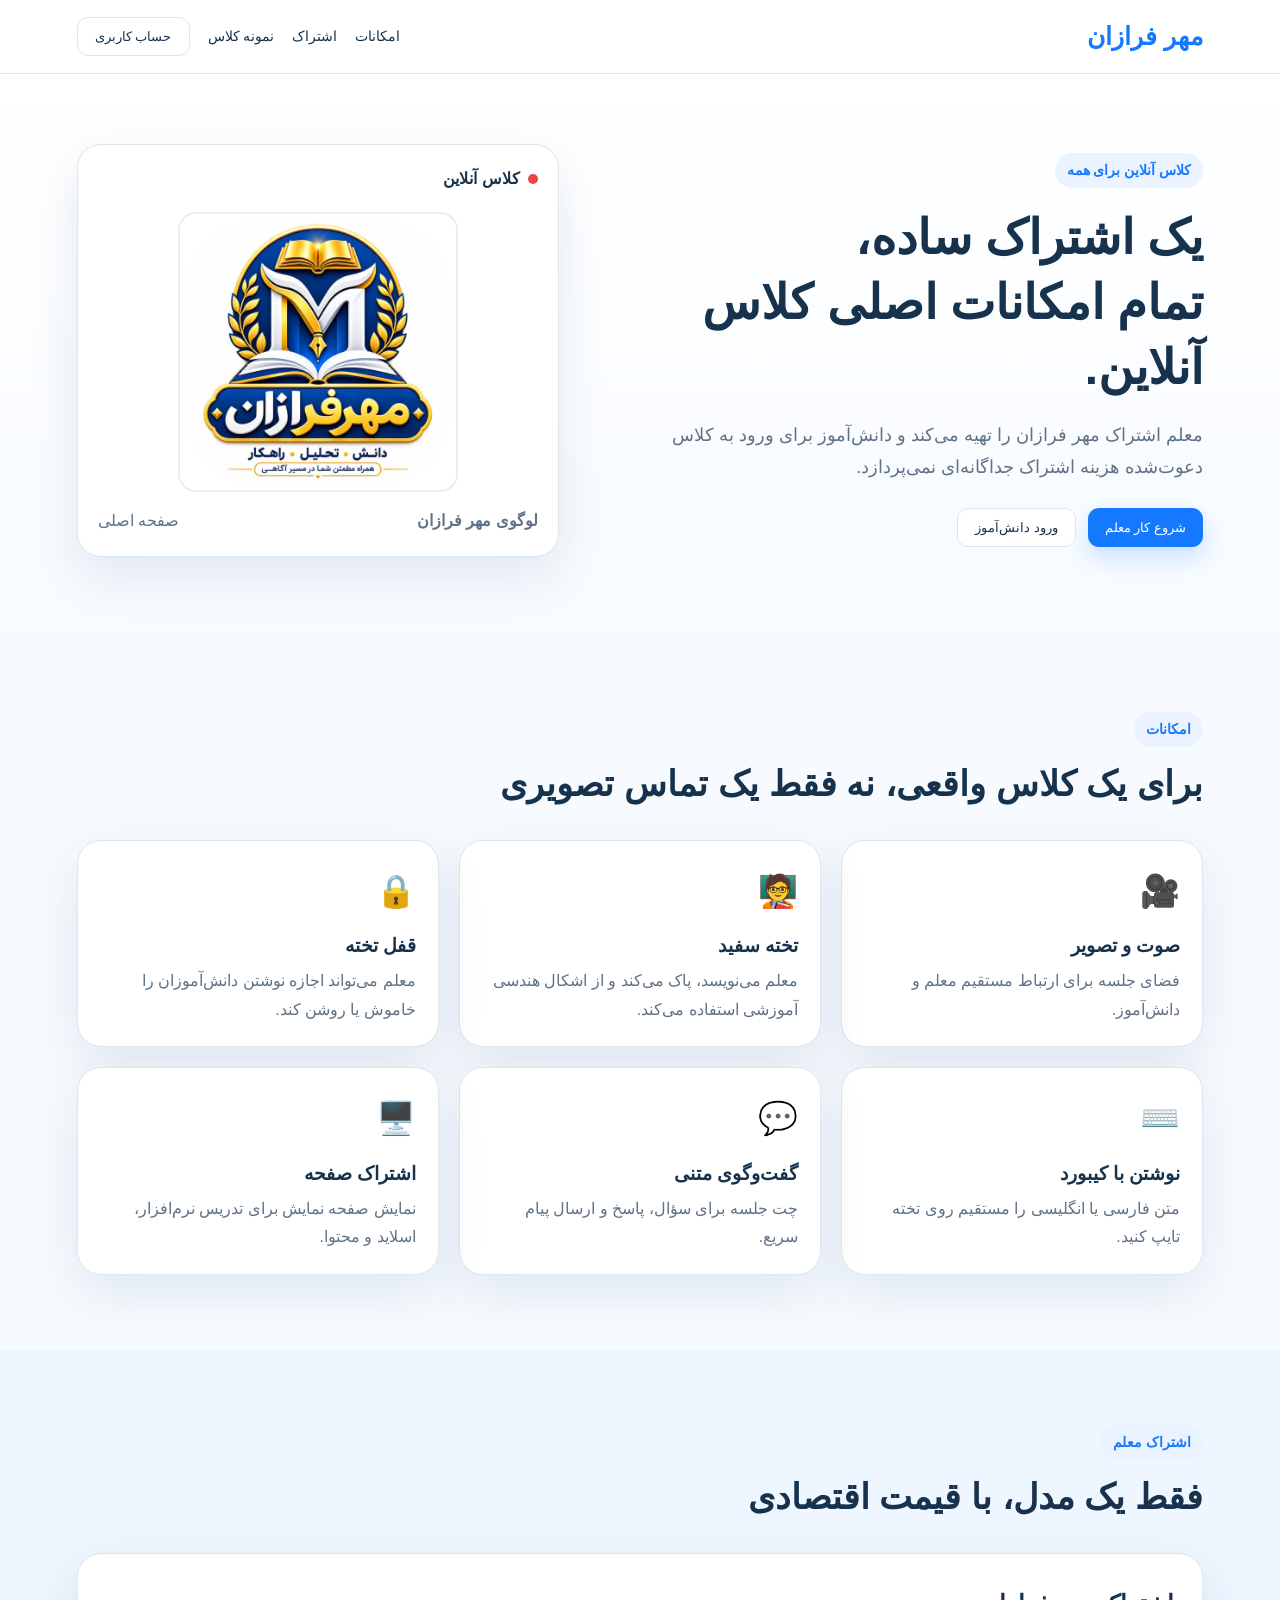
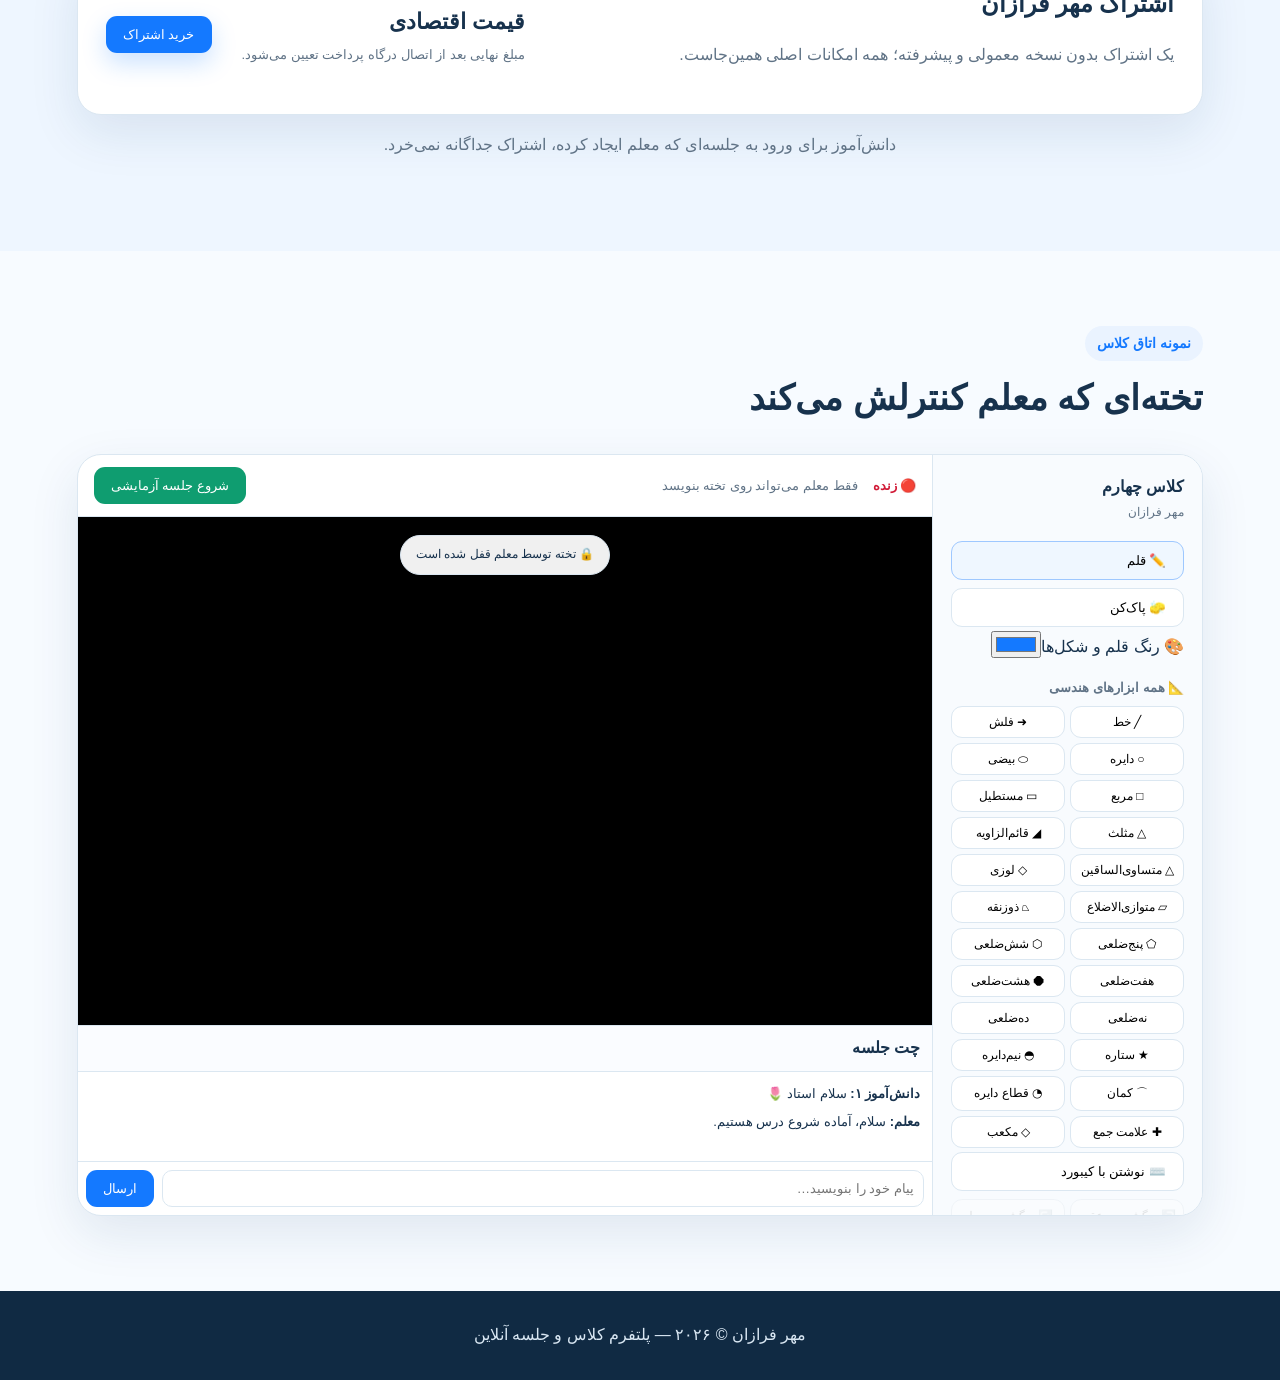
==== commit 72701aeb: "افزودن انتخاب رنگ برای قلم و ابزارهای هندسی" ====
--- a/index.html
+++ b/index.html
@@ -15,6 +15,7 @@
 <section id="room" class="section room-section"><div class="section-heading"><span class="eyebrow">نمونه اتاق کلاس</span><h2>تخته‌ای که معلم کنترلش می‌کند</h2></div>
 <div class="room"><aside class="room-sidebar"><div class="room-title"><b>کلاس چهارم</b><span>مهر فرازان</span></div>
 <button class="tool active" data-tool="pen">✏️ قلم</button><button class="tool" data-tool="eraser">🧽 پاک‌کن</button>
+<div class="color-picker-row"><label for="boardColor">🎨 رنگ قلم و شکل‌ها</label><input id="boardColor" type="color" value="#1479ff" title="انتخاب رنگ"></div>
 <div class="shape-title">📐 همه ابزارهای هندسی</div><div class="shape-grid">
 <button class="tool shape-tool" data-tool="line">╱ خط</button><button class="tool shape-tool" data-tool="arrow">➜ فلش</button><button class="tool shape-tool" data-tool="circle">○ دایره</button><button class="tool shape-tool" data-tool="ellipse">⬭ بیضی</button><button class="tool shape-tool" data-tool="square">□ مربع</button><button class="tool shape-tool" data-tool="rectangle">▭ مستطیل</button><button class="tool shape-tool" data-tool="triangle">△ مثلث</button><button class="tool shape-tool" data-tool="rightTriangle">◢ قائم‌الزاویه</button><button class="tool shape-tool" data-tool="isoscelesTriangle">△ متساوی‌الساقین</button><button class="tool shape-tool" data-tool="diamond">◇ لوزی</button><button class="tool shape-tool" data-tool="parallelogram">▱ متوازی‌الاضلاع</button><button class="tool shape-tool" data-tool="trapezoid">⏢ ذوزنقه</button><button class="tool shape-tool" data-tool="pentagon">⬠ پنج‌ضلعی</button><button class="tool shape-tool" data-tool="hexagon">⬡ شش‌ضلعی</button><button class="tool shape-tool" data-tool="heptagon">هفت‌ضلعی</button><button class="tool shape-tool" data-tool="octagon">⯃ هشت‌ضلعی</button><button class="tool shape-tool" data-tool="nonagon">نه‌ضلعی</button><button class="tool shape-tool" data-tool="decagon">ده‌ضلعی</button><button class="tool shape-tool" data-tool="star">★ ستاره</button><button class="tool shape-tool" data-tool="semicircle">◓ نیم‌دایره</button><button class="tool shape-tool" data-tool="arc">⌒ کمان</button><button class="tool shape-tool" data-tool="sector">◔ قطاع دایره</button><button class="tool shape-tool" data-tool="cross">✚ علامت جمع</button><button class="tool shape-tool" data-tool="cube">◇ مکعب</button>
 </div>
--- a/style.css
+++ b/style.css
@@ -1 +1 @@
-:root{--bg:#f7fbff;--card:#fff;--ink:#17324d;--muted:#607386;--primary:#1479ff;--primary-dark:#0b5dcc;--line:#dbe7f1;--shadow:0 18px 50px rgba(19,63,103,.10)}*{box-sizing:border-box}html{scroll-behavior:smooth}body{margin:0;font-family:Tahoma,Arial,sans-serif;background:var(--bg);color:var(--ink);line-height:1.8}.topbar{position:sticky;top:0;z-index:10;display:flex;align-items:center;justify-content:space-between;padding:14px 6%;background:rgba(255,255,255,.94);backdrop-filter:blur(12px);border-bottom:1px solid var(--line)}.brand{font-size:25px;font-weight:900;color:var(--primary);text-decoration:none}.topbar nav{display:flex;align-items:center;gap:18px}.topbar nav a{text-decoration:none;color:var(--ink);font-size:14px}.topbar button{font-family:inherit}.hero{padding:70px 6% 80px;display:grid;grid-template-columns:1.1fr .9fr;gap:55px;align-items:center;background:linear-gradient(180deg,#fff 0,#f7fbff 100%)}.eyebrow{display:inline-block;color:var(--primary);font-weight:800;font-size:14px;background:#eaf3ff;padding:5px 12px;border-radius:999px}.hero h1{font-size:48px;line-height:1.35;margin:18px 0 12px}.hero p{font-size:18px;color:var(--muted);max-width:680px}.hero-actions{display:flex;gap:12px;margin-top:25px}.primary,.secondary,.outline,.tool,.roombar button,.chat-send button{font-family:inherit;border:0;border-radius:11px;padding:11px 17px;cursor:pointer}.primary{background:var(--primary);color:#fff;box-shadow:0 10px 25px rgba(20,121,255,.22)}.primary:hover{background:var(--primary-dark)}.secondary,.outline{background:#fff;color:var(--ink);border:1px solid var(--line)}.hero-card,.feature,.price-card,.room,.modal-card{background:var(--card);border:1px solid var(--line);box-shadow:var(--shadow);border-radius:24px}.hero-card{padding:20px}.live-dot{display:flex;gap:8px;align-items:center;font-weight:800}.live-dot span{width:10px;height:10px;border-radius:50%;background:#ef4444}.logo-square{width:min(100%,280px);aspect-ratio:1/1;height:auto;min-height:0;margin:18px auto 0;border-radius:18px;background:#fff;border:2px solid #e7eef5;overflow:hidden;display:flex;align-items:center;justify-content:center;padding:0}.logo-square img{display:block;width:100%;height:100%;object-fit:contain}.logo-fallback{display:none;color:var(--primary);font-size:25px;font-weight:900}.mini-board{display:none}.math{font-size:38px;font-weight:900;text-align:center;margin-top:30px}.board-line{height:3px;background:#d9e8f3;margin:25px auto;width:70%}.board-scribble{text-align:center;font-size:56px;font-weight:900;color:var(--primary);transform:rotate(-5deg)}.hero-status{display:flex;justify-content:space-between;gap:15px;margin-top:15px;color:var(--muted)}.section{padding:75px 6%}.section-heading{max-width:720px;margin-bottom:30px}.section-heading h2{font-size:35px;line-height:1.45;margin:12px 0}.feature-grid{display:grid;grid-template-columns:repeat(3,1fr);gap:20px}.feature{padding:22px}.icon{font-size:32px}.feature h3{margin:9px 0 4px}.feature p{margin:0;color:var(--muted)}.pricing-section{background:#eef6ff}.price-card{display:grid;grid-template-columns:1fr auto auto;align-items:center;gap:30px;padding:28px}.price-card h3{margin:0 0 4px;font-size:24px}.price-card p,.pricing-note{color:var(--muted)}.price{display:flex;flex-direction:column;gap:2px;min-width:260px}.price strong{font-size:22px}.price span{font-size:13px;color:var(--muted)}.pricing-note{text-align:center;margin-top:16px}.room{display:grid;grid-template-columns:250px 1fr;overflow:hidden;min-height:620px}.room-sidebar{padding:18px;background:#f8fbfe;border-left:1px solid var(--line)}.room-title{display:flex;flex-direction:column;margin-bottom:14px}.room-title span{font-size:12px;color:var(--muted)}.tool{width:100%;text-align:right;background:#fff;border:1px solid var(--line);margin:4px 0}.tool.active{border-color:#9ec8ff;background:#eff7ff}.tool.locked{background:#e9f3ff;color:#0b5dcc;font-weight:800}.tool:disabled{opacity:.55;cursor:not-allowed}.shape-title{margin:14px 0 6px;font-size:13px;font-weight:900;color:var(--muted)}.shape-grid{display:grid;grid-template-columns:1fr 1fr;gap:5px}.shape-grid .tool{margin:0;padding:9px 8px;text-align:center;font-size:13px}.participants{margin-top:25px;display:flex;flex-direction:column;gap:7px;color:var(--muted);font-size:13px}.participants b{color:var(--ink)}.room-main{display:grid;grid-template-rows:auto 1fr 190px;min-width:0}.roombar{display:flex;align-items:center;gap:15px;padding:12px 16px;border-bottom:1px solid var(--line);font-size:13px}.roombar span:first-child{font-weight:800;color:#d11b37}.roombar span:nth-child(2){color:var(--muted);flex:1}.roombar button{background:#0f9d70;color:#fff}.canvas-wrap{position:relative;background:#fff;min-height:380px;touch-action:none;overflow:hidden}.canvas-wrap canvas{width:100%;height:100%;display:block;touch-action:none;cursor:crosshair}.canvas-wrap canvas:active{cursor:crosshair}#lockOverlay{position:absolute;left:50%;top:18px;transform:translateX(-50%);background:rgba(255,255,255,.94);padding:8px 15px;border-radius:999px;border:1px solid var(--line);font-size:12px;z-index:2;pointer-events:none}.board-text-input{position:absolute;z-index:5;width:290px;min-height:46px;padding:10px 13px;border:2px solid var(--primary);border-radius:12px;background:#fff;color:#17324d;font-family:Tahoma,Arial,sans-serif;font-size:18px;font-weight:700;outline:none;box-shadow:0 8px 25px rgba(19,63,103,.18)}.board-text-input:focus{box-shadow:0 10px 28px rgba(20,121,255,.25)}.chat{border-top:1px solid var(--line);display:grid;grid-template-rows:auto 1fr auto}.chat-head{padding:8px 12px;font-weight:800;background:#fafcff;border-bottom:1px solid var(--line)}.messages{padding:10px 12px;overflow:auto;font-size:13px}.messages div{margin-bottom:5px}.chat-send{display:flex;gap:8px;padding:8px;border-top:1px solid var(--line)}.chat-send input{flex:1;border:1px solid var(--line);border-radius:10px;padding:9px;font-family:inherit}.chat-send button{background:var(--primary);color:#fff}.modal{position:fixed;inset:0;background:rgba(12,35,56,.46);display:grid;place-items:center;z-index:30;padding:20px}.hidden{display:none}.modal-card{position:relative;width:min(500px,100%);padding:28px}.close{position:absolute;left:18px;top:12px;background:none;border:0;font-size:28px;cursor:pointer}.modal-card label{display:block;margin:12px 0;font-size:13px}.modal-card input{display:block;width:100%;margin-top:6px;padding:11px;border:1px solid var(--line);border-radius:10px;font-family:inherit}.modal-card .primary{width:100%;margin-top:10px}footer{text-align:center;padding:30px;background:#102a43;color:#d9e7f3}@media(max-width:900px){.hero{grid-template-columns:1fr}.feature-grid{grid-template-columns:repeat(2,1fr)}.price-card{grid-template-columns:1fr}.room{grid-template-columns:1fr}.room-sidebar{border-left:0;border-bottom:1px solid var(--line)}.hero h1{font-size:38px}}@media(max-width:620px){.topbar nav a{display:none}.feature-grid{grid-template-columns:1fr}.hero{padding-top:45px}.hero-actions{flex-direction:column}.roombar{flex-wrap:wrap}.roombar span:nth-child(2){flex-basis:100%}.board-text-input{width:min(90%,290px);font-size:16px}.logo-square{width:min(100%,220px)}}+:root{--bg:#f7fbff;--card:#fff;--ink:#17324d;--muted:#607386;--primary:#1479ff;--primary-dark:#0b5dcc;--line:#dbe7f1;--shadow:0 18px 50px rgba(19,63,103,.10)}*{box-sizing:border-box}html{scroll-behavior:smooth}body{margin:0;font-family:Tahoma,Arial,sans-serif;background:var(--bg);color:var(--ink);line-height:1.8}.topbar{position:sticky;top:0;z-index:10;display:flex;align-items:center;justify-content:space-between;padding:14px 6%;background:rgba(255,255,255,.94);backdrop-filter:blur(12px);border-bottom:1px solid var(--line)}.brand{font-size:25px;font-weight:900;color:var(--primary);text-decoration:none}.topbar nav{display:flex;align-items:center;gap:18px}.topbar nav a{text-decoration:none;color:var(--ink);font-size:14px}.topbar button{font-family:inherit}.hero{padding:70px 6% 80px;display:grid;grid-template-columns:1.1fr .9fr;gap:55px;align-items:center;background:linear-gradient(180deg,#fff 0,#f7fbff 100%)}.eyebrow{display:inline-block;color:var(--primary);font-weight:800;font-size:14px;background:#eaf3ff;padding:5px 12px;border-radius:999px}.hero h1{font-size:48px;line-height:1.35;margin:18px 0 12px}.hero p{font-size:18px;color:var(--muted);max-width:680px}.hero-actions{display:flex;gap:12px;margin-top:25px}.primary,.secondary,.outline,.tool,.roombar button,.chat-send button{font-family:inherit;border:0;border-radius:11px;padding:11px 17px;cursor:pointer}.primary{background:var(--primary);color:#fff;box-shadow:0 10px 25px rgba(20,121,255,.22)}.primary:hover{background:var(--primary-dark)}.secondary,.outline{background:#fff;color:var(--ink);border:1px solid var(--line)}.hero-card,.feature,.price-card,.room,.modal-card{background:var(--card);border:1px solid var(--line);box-shadow:var(--shadow);border-radius:24px}.hero-card{padding:20px}.live-dot{display:flex;gap:8px;align-items:center;font-weight:800}.live-dot span{width:10px;height:10px;border-radius:50%;background:#ef4444}.logo-square{width:min(100%,280px);aspect-ratio:1/1;margin:18px auto 0;border-radius:18px;background:#fff;border:2px solid #e7eef5;overflow:hidden;display:flex;align-items:center;justify-content:center}.logo-square img{display:block;width:100%;height:100%;object-fit:contain}.hero-status{display:flex;justify-content:space-between;gap:15px;margin-top:15px;color:var(--muted)}.section{padding:75px 6%}.section-heading{max-width:720px;margin-bottom:30px}.section-heading h2{font-size:35px;line-height:1.45;margin:12px 0}.feature-grid{display:grid;grid-template-columns:repeat(3,1fr);gap:20px}.feature{padding:22px}.icon{font-size:32px}.feature h3{margin:9px 0 4px}.feature p{margin:0;color:var(--muted)}.pricing-section{background:#eef6ff}.price-card{display:grid;grid-template-columns:1fr auto auto;align-items:center;gap:30px;padding:28px}.price-card h3{margin:0 0 4px;font-size:24px}.price-card p,.pricing-note{color:var(--muted)}.price{display:flex;flex-direction:column;gap:2px;min-width:260px}.price strong{font-size:22px}.price span{font-size:13px;color:var(--muted)}.pricing-note{text-align:center;margin-top:16px}.room{display:grid;grid-template-columns:270px 1fr;overflow:hidden;min-height:620px}.room-sidebar{padding:18px;background:#f8fbfe;border-left:1px solid var(--line);max-height:760px;overflow:auto}.room-title{display:flex;flex-direction:column;margin-bottom:14px}.room-title span{font-size:12px;color:var(--muted)}.tool{width:100%;text-align:right;background:#fff;border:1px solid var(--line);margin:4px 0}.tool.active{border-color:#9ec8ff;background:#eff7ff}.tool.locked{background:#e9f3ff;color:#0b5dcc;font-weight:800}.tool:disabled{opacity:.35;cursor:not-allowed;filter:saturate(.55)}.history-grid{display:grid;grid-template-columns:1fr 1fr;gap:5px}.history-grid .tool{margin:4px 0;padding:9px 5px;text-align:center;font-size:12px;transition:opacity .2s ease,filter .2s ease,background .2s ease}.participants{margin-top:25px;display:flex;flex-direction:column;gap:7px;color:var(--muted);font-size:13px}.participants b{color:var(--ink)}.shape-title{margin:14px 0 6px;font-size:13px;font-weight:900;color:var(--muted)}.shape-grid{display:grid;grid-template-columns:1fr 1fr;gap:5px}.shape-grid .tool{margin:0;padding:8px 5px;text-align:center;font-size:12px;white-space:nowrap}.room-main{display:grid;grid-template-rows:auto 1fr 190px;min-width:0}.roombar{display:flex;align-items:center;gap:15px;padding:12px 16px;border-bottom:1px solid var(--line);font-size:13px}.roombar span:first-child{font-weight:800;color:#d11b37}.roombar span:nth-child(2){color:var(--muted);flex:1}.roombar button{background:#0f9d70;color:#fff}.canvas-wrap{position:relative;background:#fff;min-height:380px;touch-action:none;overflow:hidden}.canvas-wrap canvas{width:100%;height:100%;display:block;touch-action:none;cursor:crosshair}.canvas-wrap canvas:active{cursor:crosshair}#lockOverlay{position:absolute;left:50%;top:18px;transform:translateX(-50%);background:rgba(255,255,255,.94);padding:8px 15px;border-radius:999px;border:1px solid var(--line);font-size:12px;z-index:2;pointer-events:none}.board-text-input{position:absolute;z-index:5;width:290px;min-height:46px;padding:10px 13px;border:2px solid var(--primary);border-radius:12px;background:#fff;color:#17324d;font-family:Tahoma,Arial,sans-serif;font-size:18px;font-weight:700;outline:none;box-shadow:0 8px 25px rgba(19,63,103,.18)}.board-text-input:focus{box-shadow:0 10px 28px rgba(20,121,255,.25)}.chat{border-top:1px solid var(--line);display:grid;grid-template-rows:auto 1fr auto}.chat-head{padding:8px 12px;font-weight:800;background:#fafcff;border-bottom:1px solid var(--line)}.messages{padding:10px 12px;overflow:auto;font-size:13px}.messages div{margin-bottom:5px}.chat-send{display:flex;gap:8px;padding:8px;border-top:1px solid var(--line)}.chat-send input{flex:1;border:1px solid var(--line);border-radius:10px;padding:9px;font-family:inherit}.chat-send button{background:var(--primary);color:#fff}.modal{position:fixed;inset:0;background:rgba(12,35,56,.46);display:grid;place-items:center;z-index:30;padding:20px}.hidden{display:none}.modal-card{position:relative;width:min(500px,100%);padding:28px}.close{position:absolute;left:18px;top:12px;background:none;border:0;font-size:28px;cursor:pointer}.modal-card label{display:block;margin:12px 0;font-size:13px}.modal-card input{display:block;width:100%;margin-top:6px;padding:11px;border:1px solid var(--line);border-radius:10px;font-family:inherit}.modal-card .primary{width:100%;margin-top:10px}footer{text-align:center;padding:30px;background:#102a43;color:#d9e7f3}@media(max-width:900px){.hero{grid-template-columns:1fr}.feature-grid{grid-template-columns:repeat(2,1fr)}.price-card{grid-template-columns:1fr}.room{grid-template-columns:1fr}.room-sidebar{border-left:0;border-bottom:1px solid var(--line);max-height:none}.hero h1{font-size:38px}}@media(max-width:620px){.topbar nav a{display:none}.feature-grid{grid-template-columns:1fr}.hero{padding-top:45px}.hero-actions{flex-direction:column}.roombar{flex-wrap:wrap}.roombar span:nth-child(2){flex-basis:100%}.board-text-input{width:min(90%,290px);font-size:16px}.logo-square{width:min(100%,220px)}}
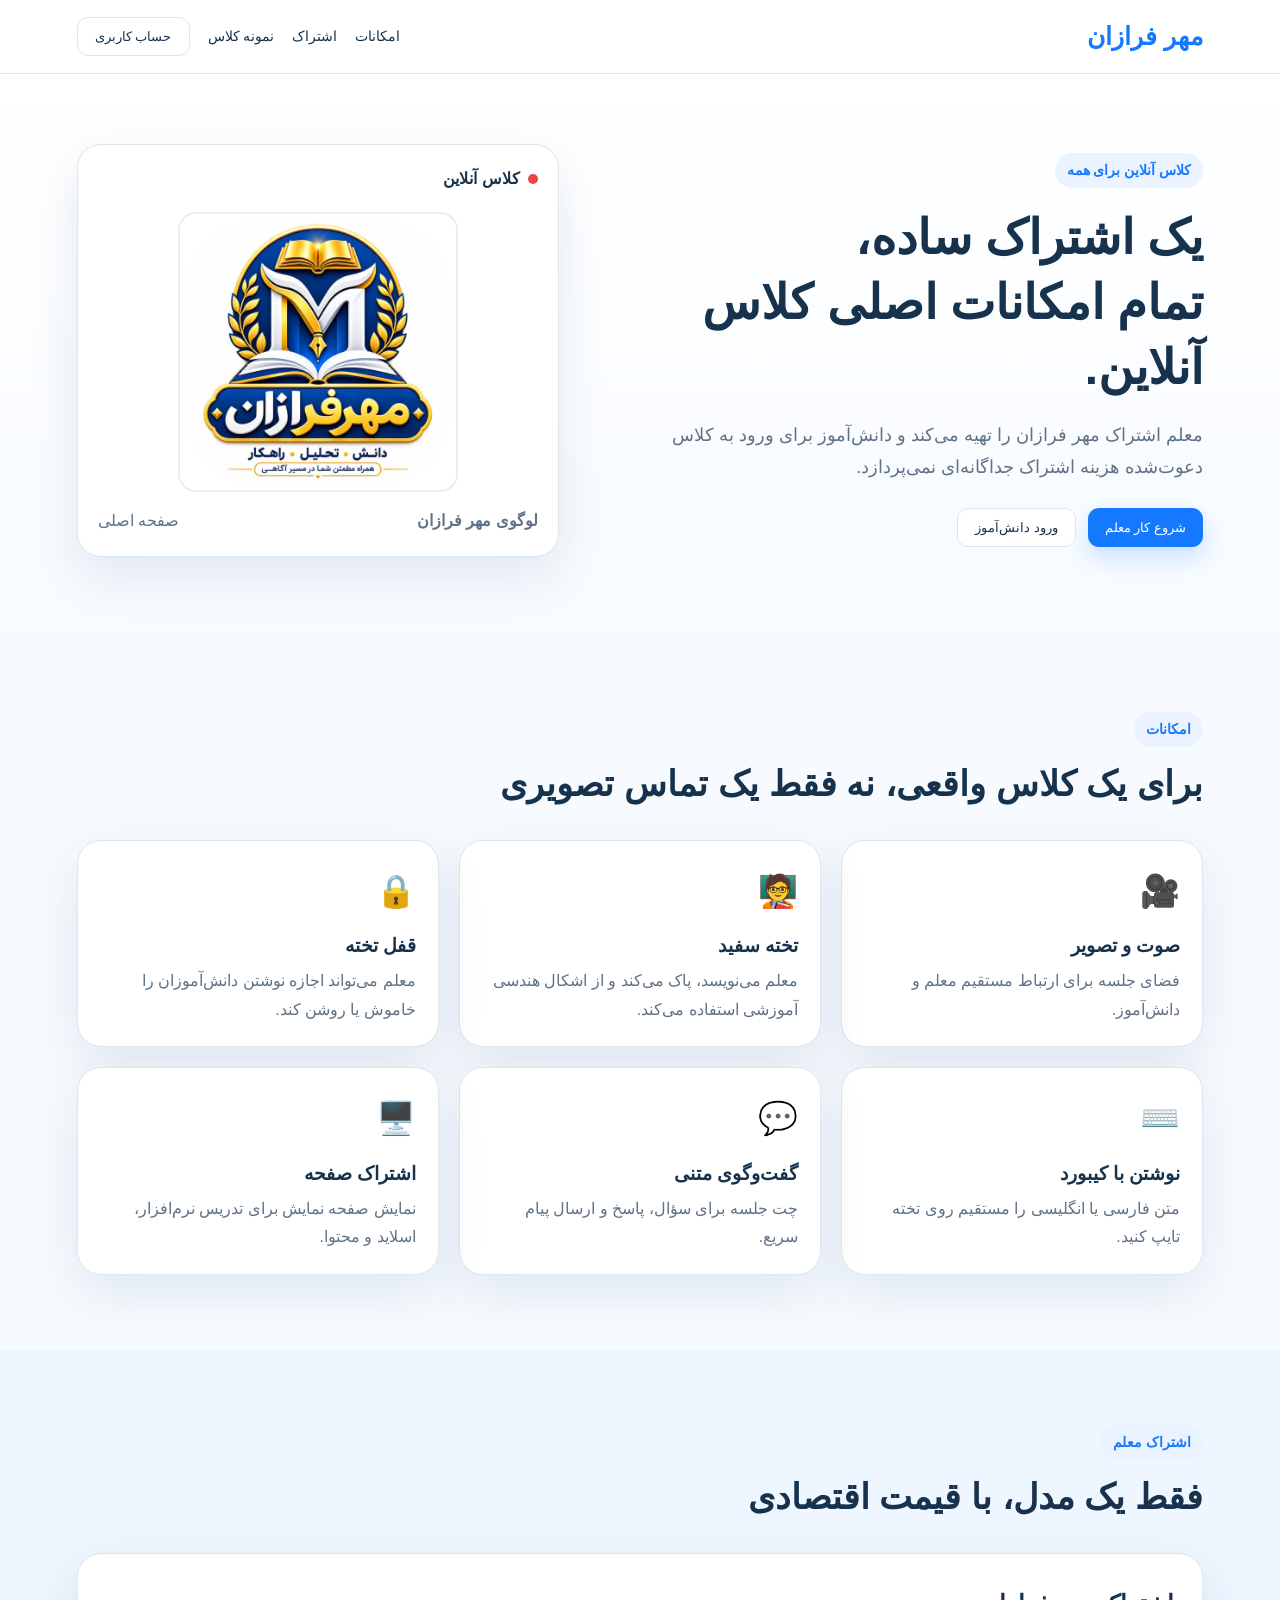
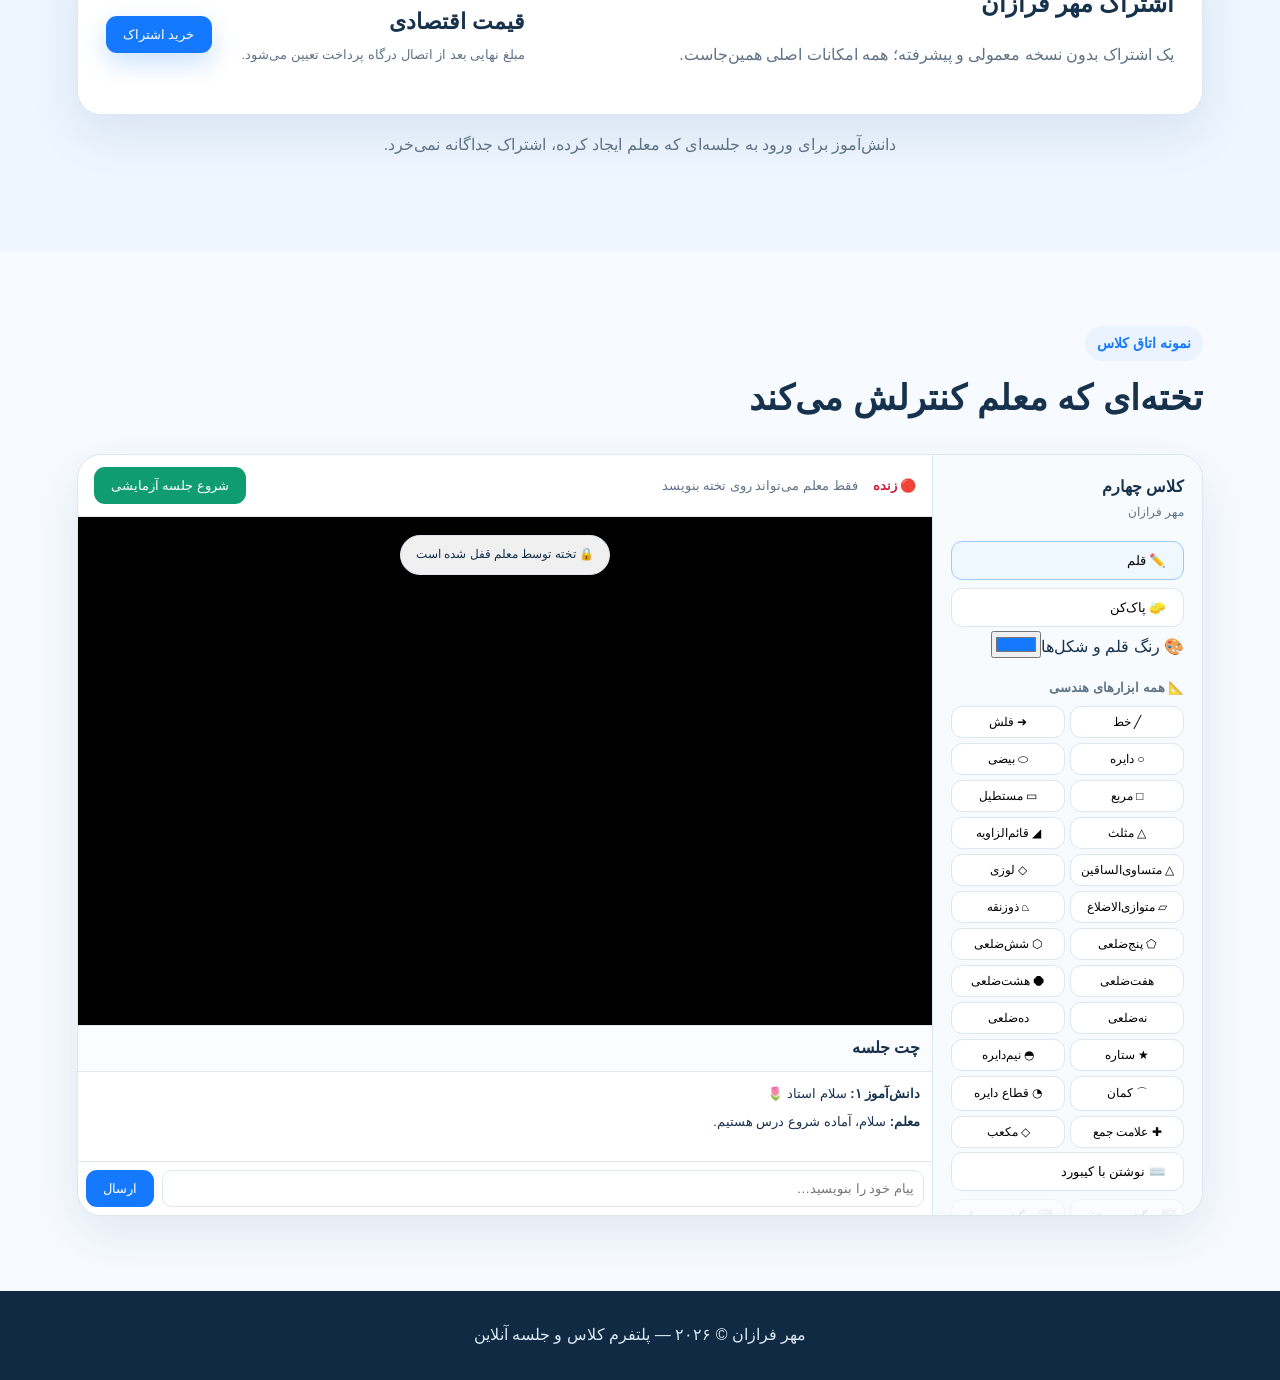
==== commit 3ddc1f22: "فعال‌سازی رنگ قلم و شکل‌ها و پاک‌کن سفید تخته" ====
--- a/index.html
+++ b/index.html
@@ -24,4 +24,4 @@
 <div class="room-main"><div class="roombar"><span>🔴 زنده</span><span id="boardState">فقط معلم می‌تواند روی تخته بنویسد</span><button id="demoCall">شروع جلسه آزمایشی</button></div><div class="canvas-wrap"><canvas id="board" aria-label="تخته سفید مهر فرازان"></canvas><div id="lockOverlay">🔒 تخته توسط معلم قفل شده است</div><input id="boardTextInput" class="board-text-input hidden" type="text" autocomplete="off" dir="rtl" placeholder="اینجا بنویسید و Enter بزنید..."></div><div class="chat"><div class="chat-head">چت جلسه</div><div class="messages" id="messages"><div><b>دانش‌آموز ۱:</b> سلام استاد 🌷</div><div><b>معلم:</b> سلام، آماده شروع درس هستیم.</div></div><div class="chat-send"><input id="chatInput" placeholder="پیام خود را بنویسید…"><button id="sendChat">ارسال</button></div></div></div></div></section>
 </main><footer>مهر فرازان © ۲۰۲۶ — پلتفرم کلاس و جلسه آنلاین</footer>
 <div id="modal" class="modal hidden" role="dialog" aria-modal="true"><div class="modal-card"><button id="closeModal" class="close">×</button><h3 id="modalTitle">حساب کاربری</h3><p id="modalText">برای نسخه اولیه، این بخش به‌صورت نمایشی آماده شده است. احراز هویت واقعی و اتصال پرداخت در مرحله بک‌اند انجام می‌شود.</p><label>نام<input id="nameInput" value="آراز فرهنگی"></label><label>ایمیل<input id="emailInput" value="" type="email" placeholder="ایمیل خود را وارد کنید"></label><button id="saveProfile" class="primary">ذخیره حساب</button></div></div>
-<script src="app.js"></script></body></html>
+<script src="app.js"></script><script src="board-colors.js"></script></body></html>
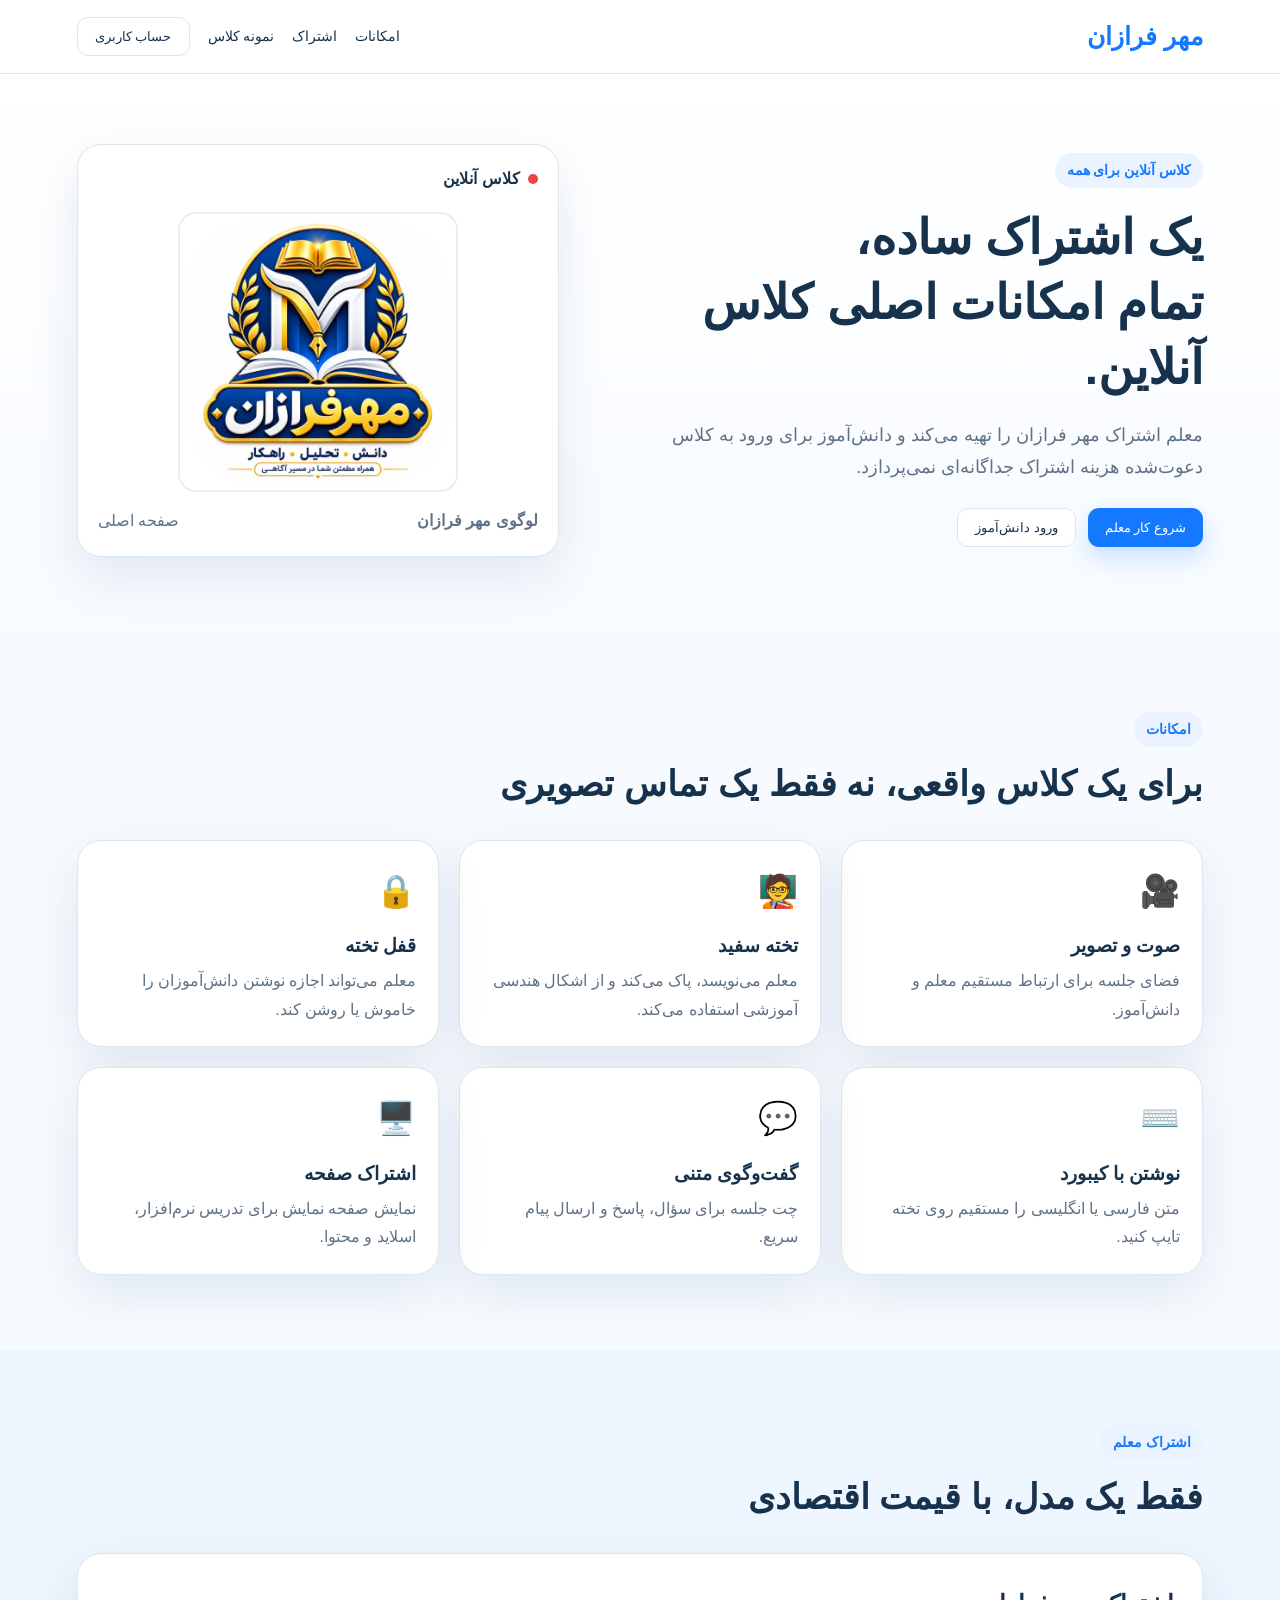
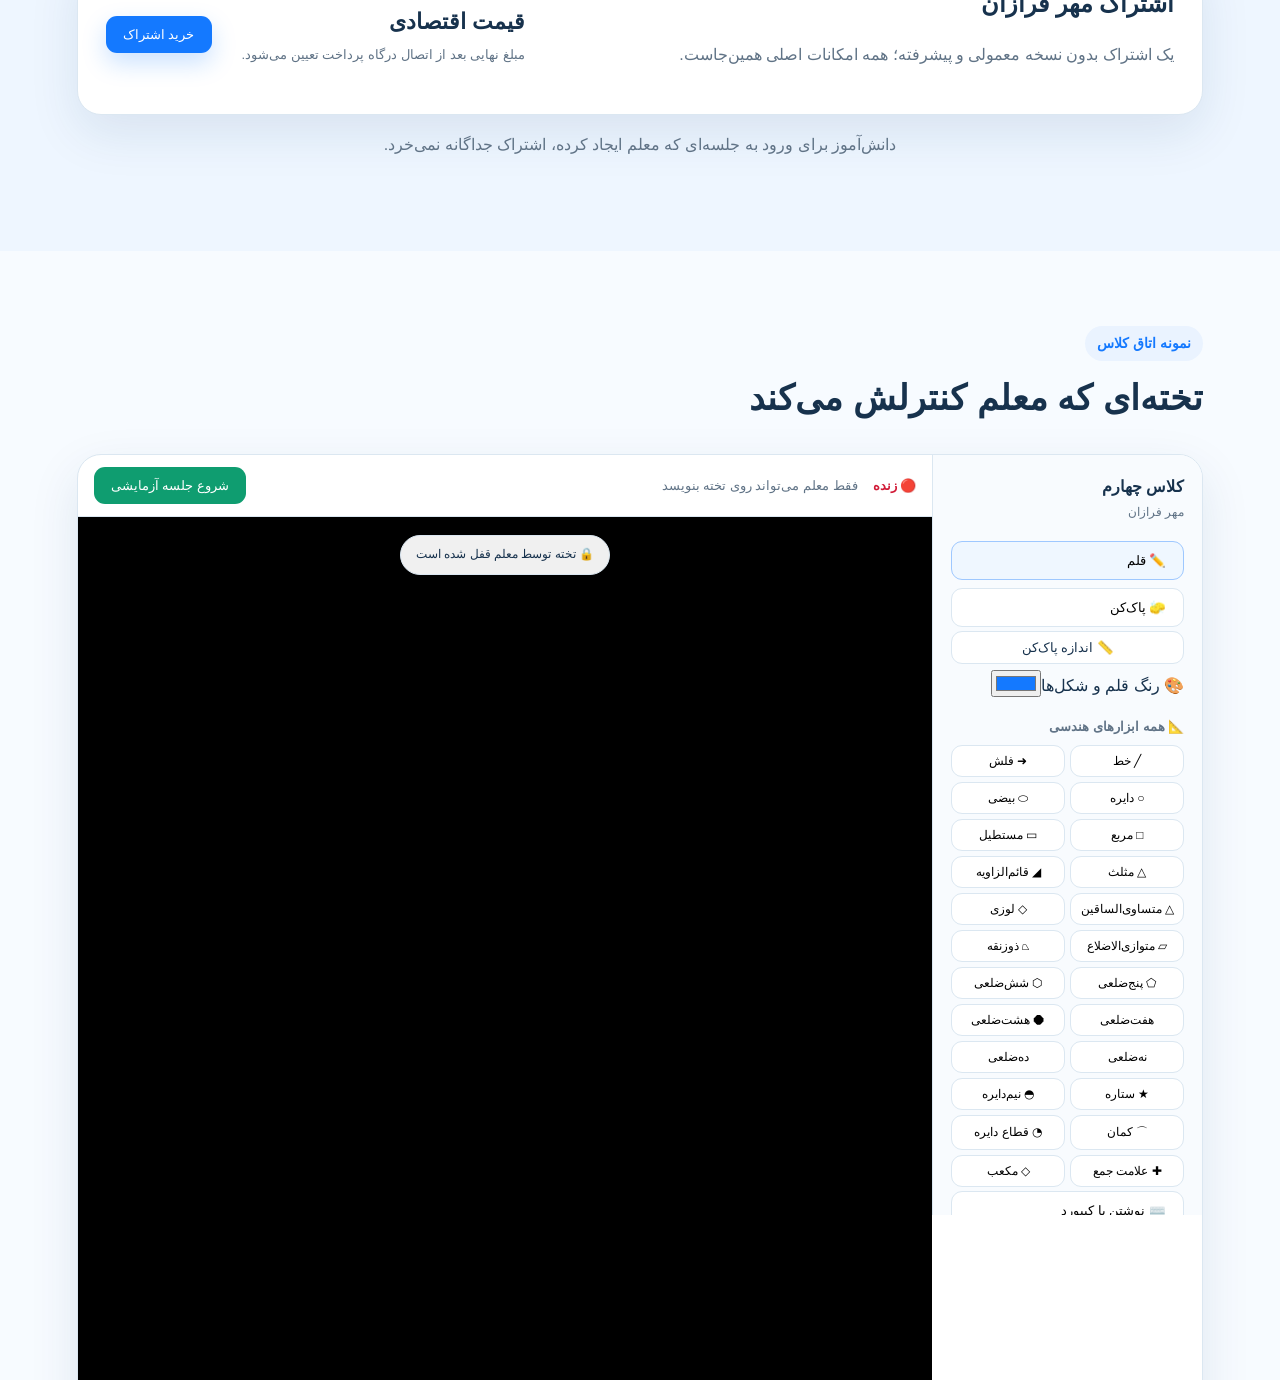
==== commit 2e4c3487: "فعال‌سازی کنترل اندازه پاک‌کن" ====
--- a/index.html
+++ b/index.html
@@ -24,4 +24,4 @@
 <div class="room-main"><div class="roombar"><span>🔴 زنده</span><span id="boardState">فقط معلم می‌تواند روی تخته بنویسد</span><button id="demoCall">شروع جلسه آزمایشی</button></div><div class="canvas-wrap"><canvas id="board" aria-label="تخته سفید مهر فرازان"></canvas><div id="lockOverlay">🔒 تخته توسط معلم قفل شده است</div><input id="boardTextInput" class="board-text-input hidden" type="text" autocomplete="off" dir="rtl" placeholder="اینجا بنویسید و Enter بزنید..."></div><div class="chat"><div class="chat-head">چت جلسه</div><div class="messages" id="messages"><div><b>دانش‌آموز ۱:</b> سلام استاد 🌷</div><div><b>معلم:</b> سلام، آماده شروع درس هستیم.</div></div><div class="chat-send"><input id="chatInput" placeholder="پیام خود را بنویسید…"><button id="sendChat">ارسال</button></div></div></div></div></section>
 </main><footer>مهر فرازان © ۲۰۲۶ — پلتفرم کلاس و جلسه آنلاین</footer>
 <div id="modal" class="modal hidden" role="dialog" aria-modal="true"><div class="modal-card"><button id="closeModal" class="close">×</button><h3 id="modalTitle">حساب کاربری</h3><p id="modalText">برای نسخه اولیه، این بخش به‌صورت نمایشی آماده شده است. احراز هویت واقعی و اتصال پرداخت در مرحله بک‌اند انجام می‌شود.</p><label>نام<input id="nameInput" value="آراز فرهنگی"></label><label>ایمیل<input id="emailInput" value="" type="email" placeholder="ایمیل خود را وارد کنید"></label><button id="saveProfile" class="primary">ذخیره حساب</button></div></div>
-<script src="app.js"></script><script src="board-colors.js"></script></body></html>
+<script src="app.js"></script><script src="board-colors.js"></script><script src="eraser-size.js"></script></body></html>
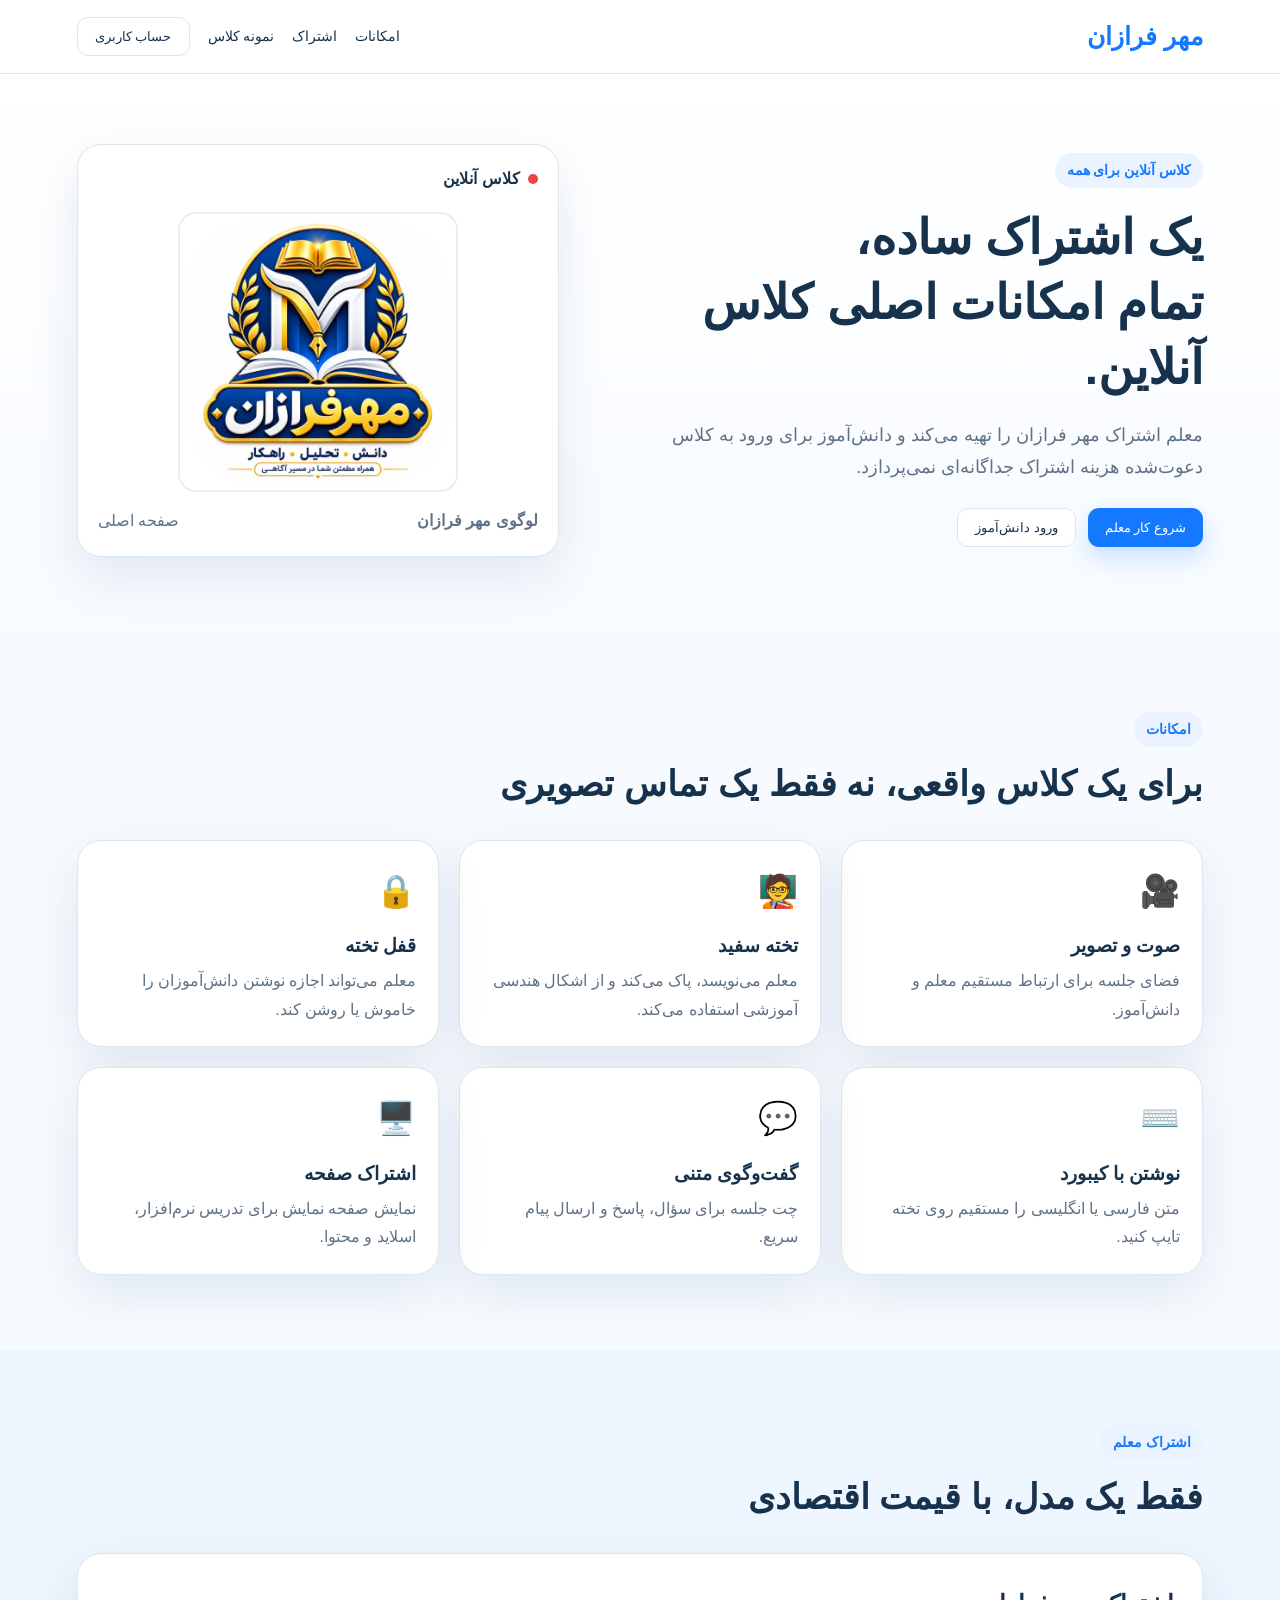
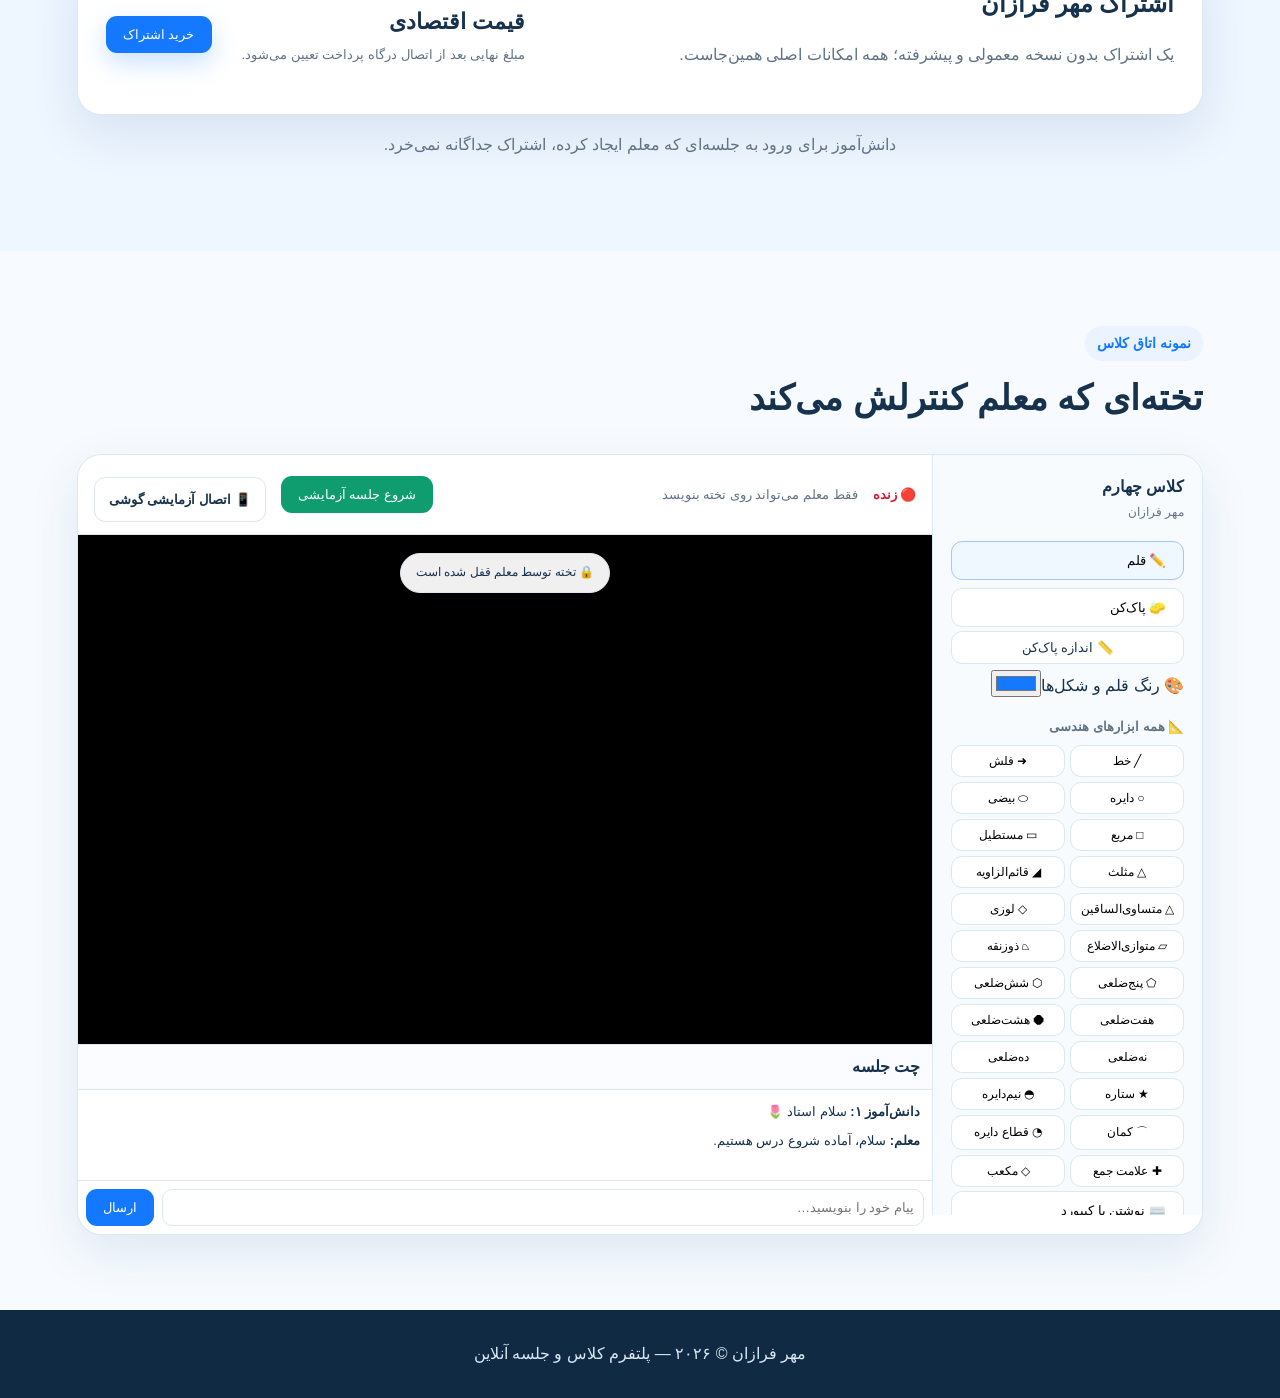
==== commit 8890fe3e: "فعال‌سازی لینک اتاق آزمایشی گوشی در صفحه اصلی" ====
--- a/index.html
+++ b/index.html
@@ -24,4 +24,4 @@
 <div class="room-main"><div class="roombar"><span>🔴 زنده</span><span id="boardState">فقط معلم می‌تواند روی تخته بنویسد</span><button id="demoCall">شروع جلسه آزمایشی</button></div><div class="canvas-wrap"><canvas id="board" aria-label="تخته سفید مهر فرازان"></canvas><div id="lockOverlay">🔒 تخته توسط معلم قفل شده است</div><input id="boardTextInput" class="board-text-input hidden" type="text" autocomplete="off" dir="rtl" placeholder="اینجا بنویسید و Enter بزنید..."></div><div class="chat"><div class="chat-head">چت جلسه</div><div class="messages" id="messages"><div><b>دانش‌آموز ۱:</b> سلام استاد 🌷</div><div><b>معلم:</b> سلام، آماده شروع درس هستیم.</div></div><div class="chat-send"><input id="chatInput" placeholder="پیام خود را بنویسید…"><button id="sendChat">ارسال</button></div></div></div></div></section>
 </main><footer>مهر فرازان © ۲۰۲۶ — پلتفرم کلاس و جلسه آنلاین</footer>
 <div id="modal" class="modal hidden" role="dialog" aria-modal="true"><div class="modal-card"><button id="closeModal" class="close">×</button><h3 id="modalTitle">حساب کاربری</h3><p id="modalText">برای نسخه اولیه، این بخش به‌صورت نمایشی آماده شده است. احراز هویت واقعی و اتصال پرداخت در مرحله بک‌اند انجام می‌شود.</p><label>نام<input id="nameInput" value="آراز فرهنگی"></label><label>ایمیل<input id="emailInput" value="" type="email" placeholder="ایمیل خود را وارد کنید"></label><button id="saveProfile" class="primary">ذخیره حساب</button></div></div>
-<script src="app.js"></script><script src="board-colors.js"></script><script src="eraser-size.js"></script></body></html>
+<script src="app.js"></script><script src="board-colors.js"></script><script src="eraser-size.js"></script><script src="demo-link.js"></script></body></html>
